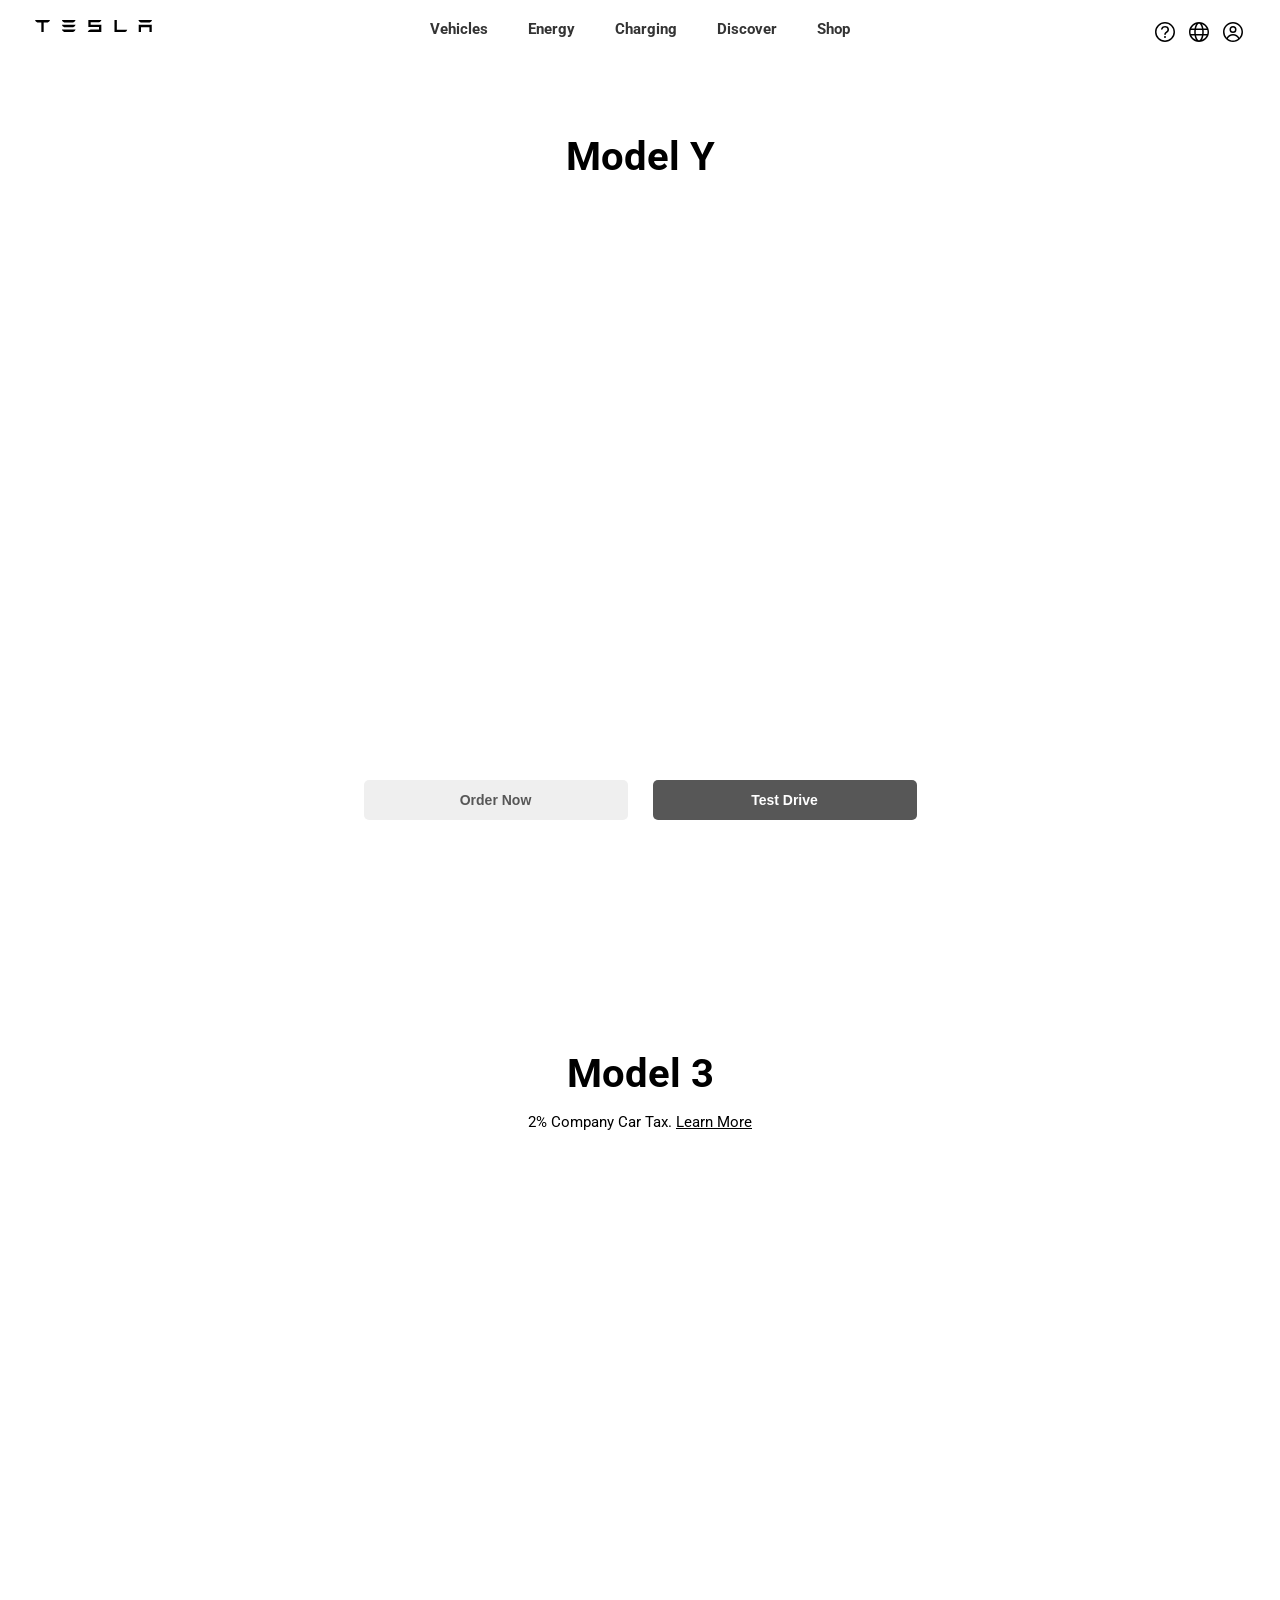
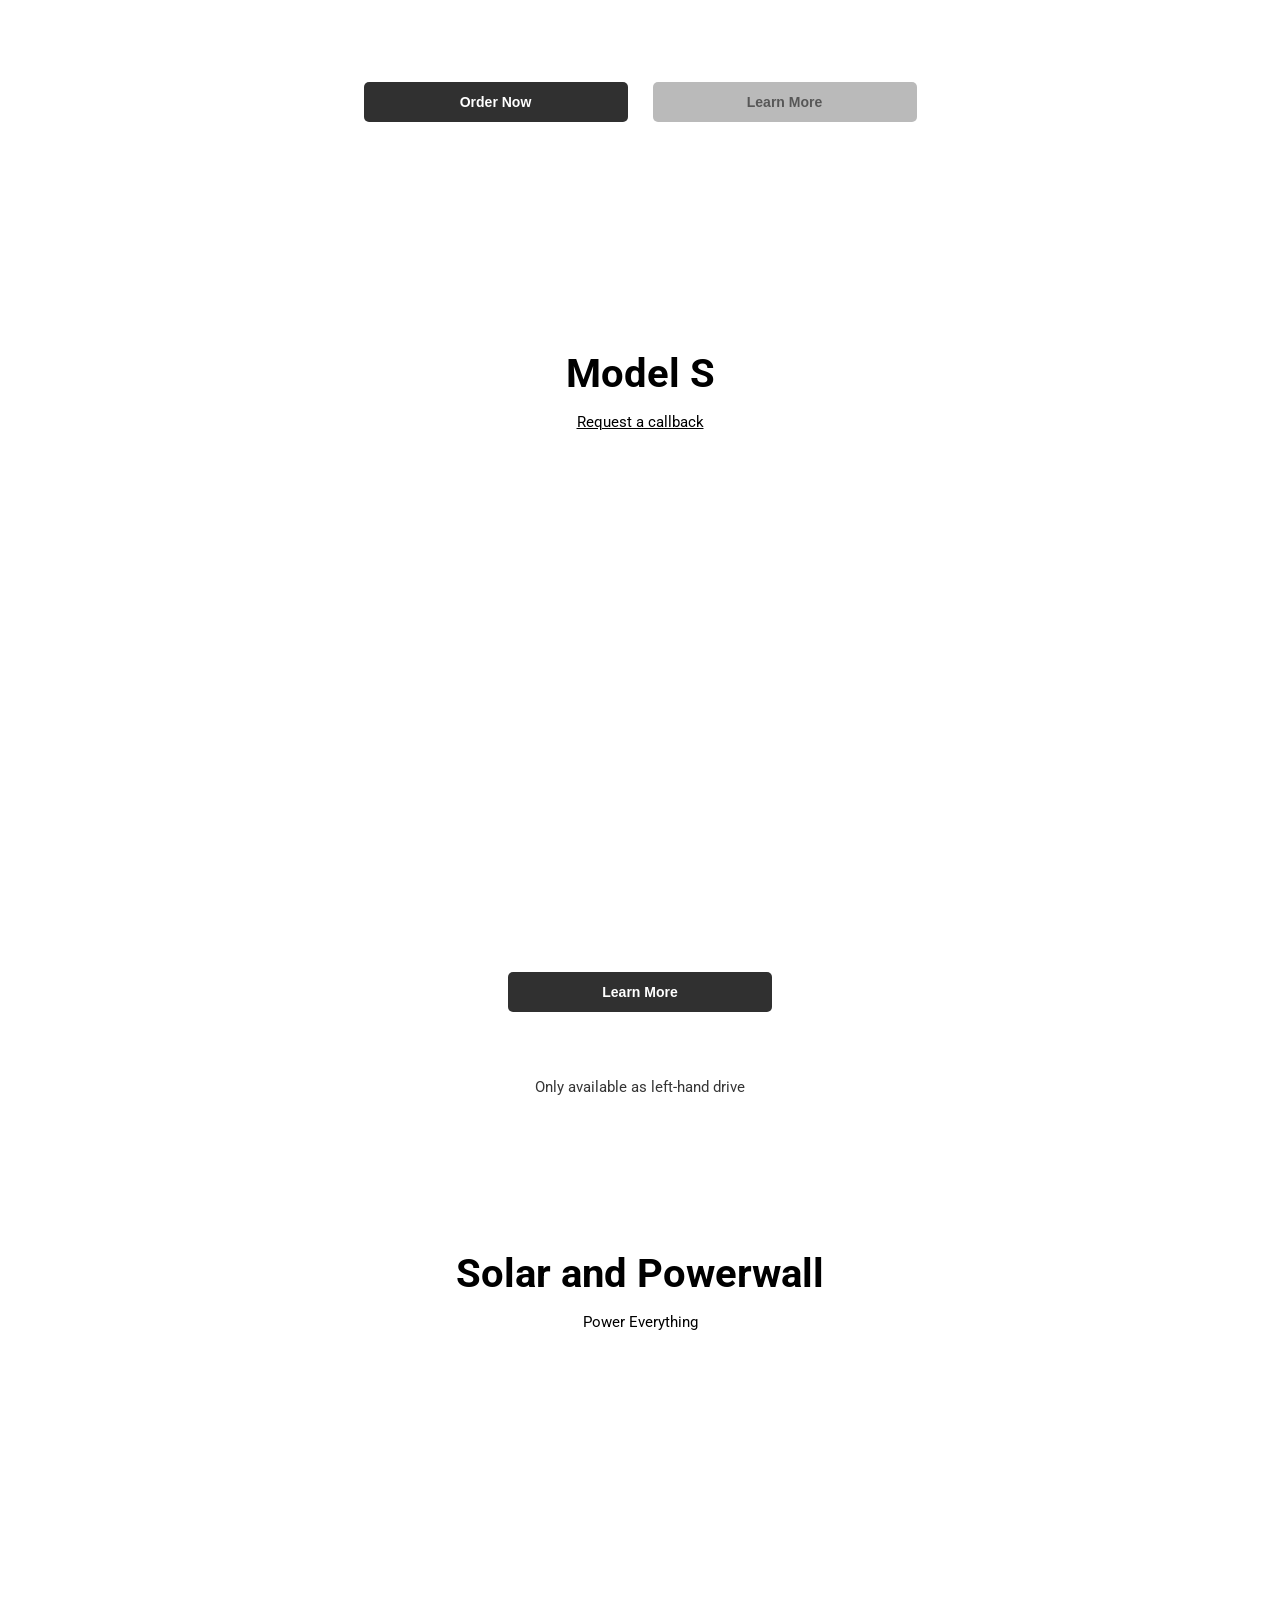
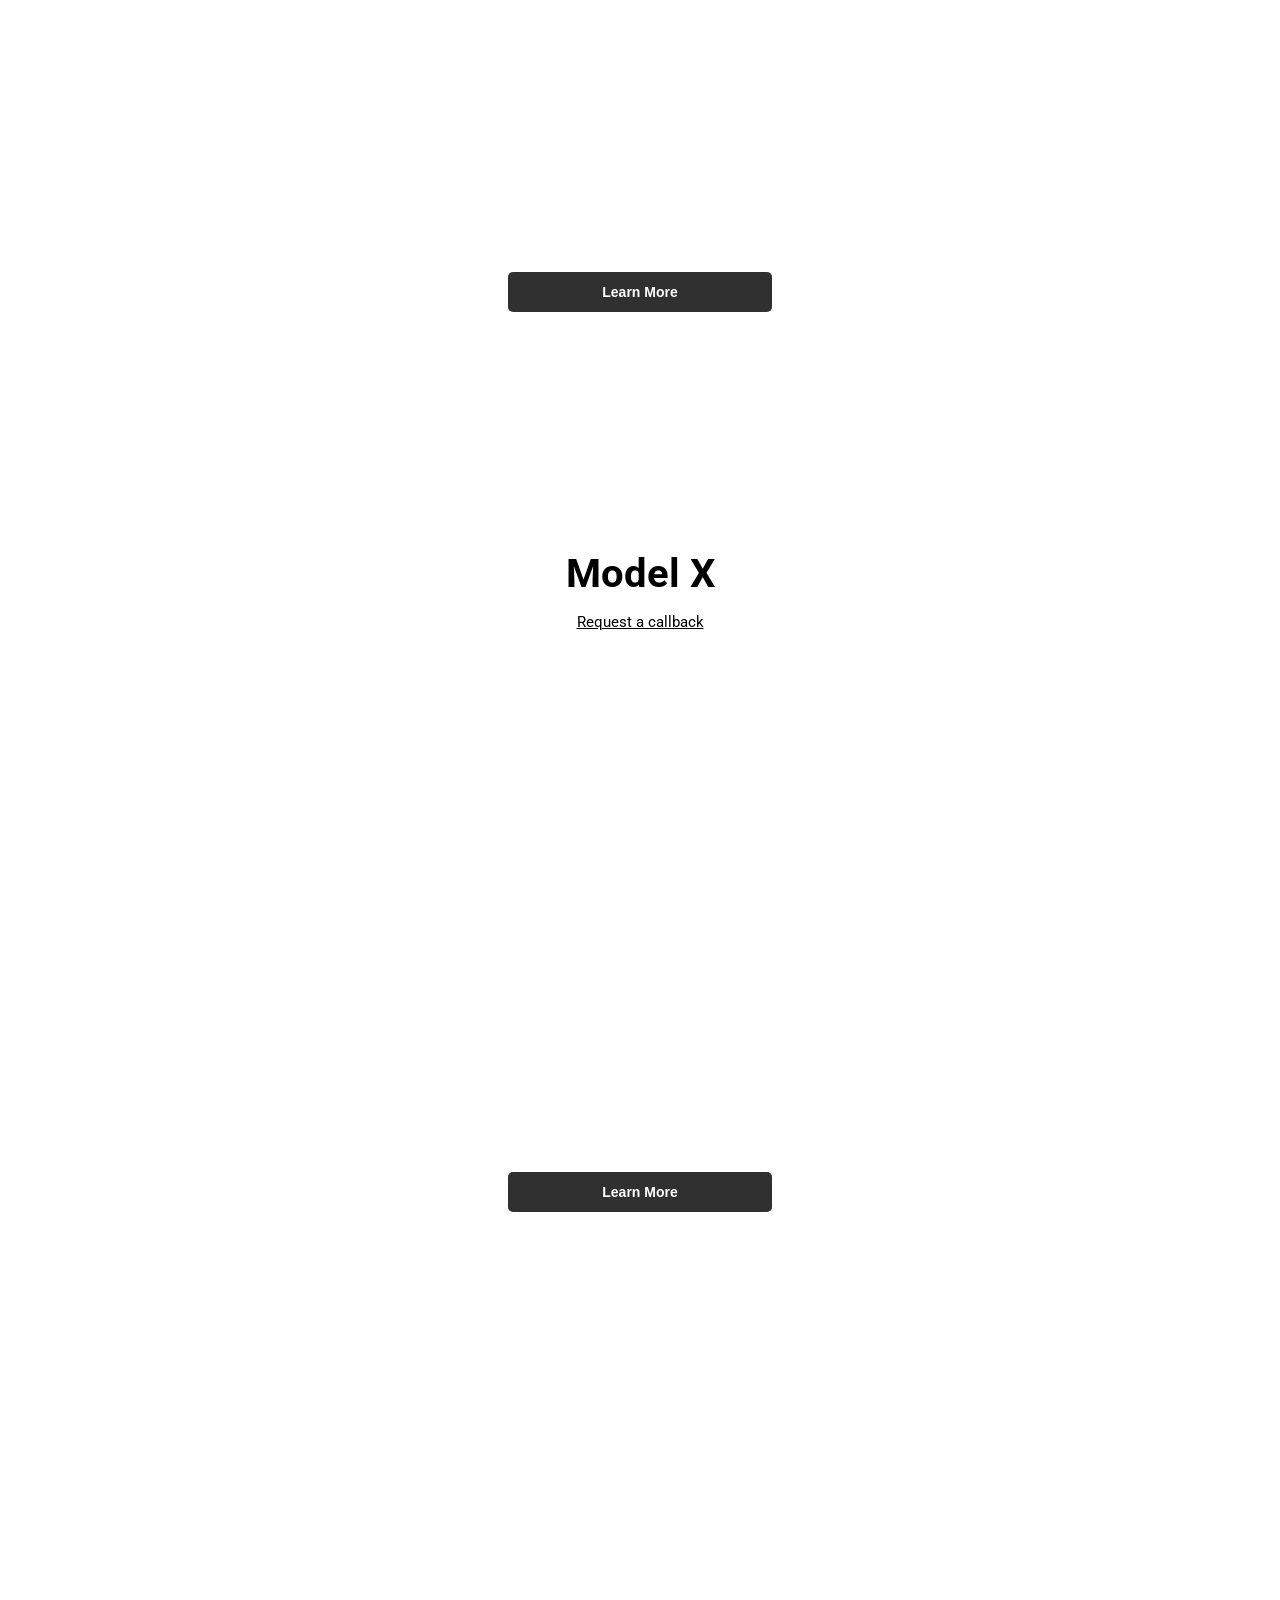
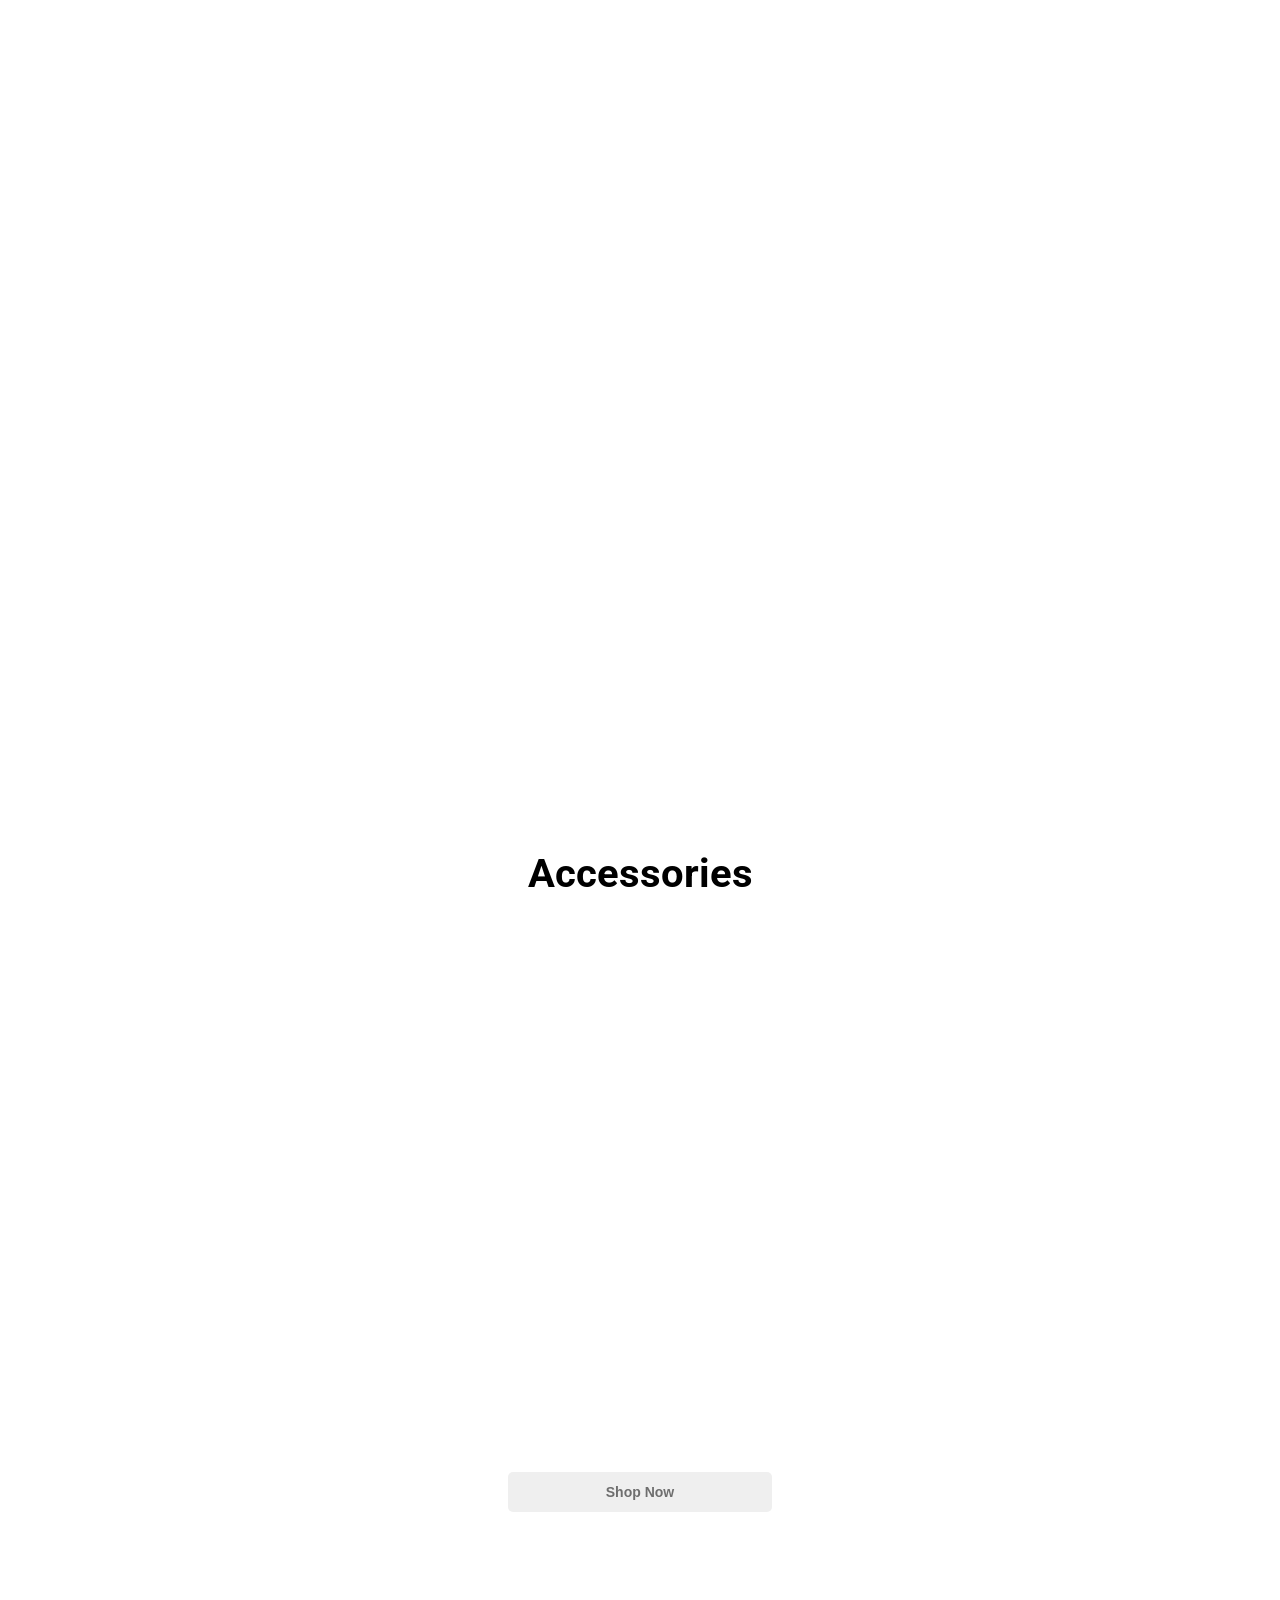
==== index.html @ 0cbdb63d "Have completed 7 sections of the Model Y page, down to Road Trip Examples." ====
<!DOCTYPE html>
    <html>
        <head>
            <title>Electric Cars, Solar & Clean Energy | Tesla United Kingdom</title>
            <link rel="stylesheet" href="index.css">
            <link rel="preconnect" href="https://fonts.googleapis.com">
            <link rel="preconnect" href="https://fonts.gstatic.com" crossorigin>
            <link href="https://fonts.googleapis.com/css2?family=Roboto:ital,wght@0,100;0,300;0,400;0,500;0,700;0,900;1,100;1,300;1,400;1,500;1,700;1,900&display=swap" rel="stylesheet">
        </head>
        <body>
            <!--Landing Page (Model Y)-->
            <div id="homeSection1" class="sections">
                    <nav>
                        <ul id="navItems">
                            <div id="logo">
                                <a href="index.html"><li>
                                    <svg viewBox="100 0 150 70" id="logoSvg" xmlns="http://www.w3.org/2000/svg"> 
                                        <path d="M0 .1a9.7 9.7 0 0 0 7 7h11l.5.1v27.6h6.8V7.3L26 7h11a9.8 9.8 0 0 0 7-7H0zm238.6 0h-6.8v34.8H263a9.7 9.7 0 0 0 6-6.8h-30.3V0zm-52.3 6.8c3.6-1 6.6-3.8 7.4-6.9l-38.1.1v20.6h31.1v7.2h-24.4a13.6 13.6 0 0 0-8.7 7h39.9v-21h-31.2v-7h24zm116.2 28h6.7v-14h24.6v14h6.7v-21h-38zM85.3 7h26a9.6 9.6 0 0 0 7.1-7H78.3a9.6 9.6 0 0 0 7 7zm0 13.8h26a9.6 9.6 0 0 0 7.1-7H78.3a9.6 9.6 0 0 0 7 7zm0 14.1h26a9.6 9.6 0 0 0 7.1-7H78.3a9.6 9.6 0 0 0 7 7zM308.5 7h26a9.6 9.6 0 0 0 7-7h-40a9.6 9.6 0 0 0 7 7z"></path>
                                    </svg>
                                </li></a>
                            </div>
                            <div id="info">
                                <!--Dropdown menu for Vehicles-->
                                <div class="dropdown" id="dropdownVehicles">
                                    <li class="dropBtn">Vehicles</li>
                                    <div class="dropdownContent" id="dropdownContVehicles">
                                        <div class="dropdownItemsCont">
                                            <div class="dropdownItems">                                            
                                                <a href="model3Choose.html"><img src="https://digitalassets.tesla.com/tesla-contents/image/upload/f_auto,q_auto/Mega-Menu-Vehicles-Model-3-Performance-RHD.png" alt=""></a>                                          
                                                <h2>Model 3</h2>
                                                <div class="itemLinks">
                                                    <p>Learn</p>
                                                    <p>Order</p>
                                                </div>
                                            </div>
                                            <div class="dropdownItems">
                                                <a href="modelY.html"><img src="https://digitalassets.tesla.com/tesla-contents/image/upload/f_auto,q_auto/Mega-Menu-Vehicles-Model-Y.png" alt=""></a>
                                                <h2>Model Y</h2>
                                                <div class="itemLinks">
                                                    <p>Learn</p>
                                                    <p>Order</p>
                                                </div>                                               
                                              </div>
                                            <div class="dropdownItems">
                                                <img src="https://digitalassets.tesla.com/tesla-contents/image/upload/f_auto,q_auto/Mega-Menu-Vehicles-Cybertruck-1x.png" alt="">
                                                <h2>Cybertruck</h2>
                                                <div class="itemLinks">
                                                    <p>Learn</p>
                                                </div>                                               
                                            </div>
                                            <div class="dropdownLine" id="dropdownLineVehicles"></div>
                                            <div>
                                                <ul class="dropdownLinks">
                                                    <li>Test Drive</li>
                                                    <li>Trade-in</li>
                                                    <li>Pre-Configured Vehicles</li>
                                                    <li>Certified Pre-Owned</li>
                                                    <li>Company Car</li>
                                                    <li>Model S</li>
                                                    <li>Model X</li>
                                                    <li>Roadster</li>
                                                    <li>Semi</li>
                                                </ul>
                                            </div>
                                        </div>
                                    </div>
                                  </div>
                                  <!--Dropdown menu for Energy-->
                                  <div class="dropdown" id="dropdownEnergy">
                                    <li class="dropBtn">Energy</li>
                                    <div class="dropdownContent" id="dropdownContEnergy">
                                        <div class="dropdownItemsCont">
                                            <div class="dropdownItems">                                            
                                                <img src="https://digitalassets.tesla.com/tesla-contents/image/upload/f_auto,q_auto/Mega-Menu-Energy-Powerwall-Global.png" alt="">                                          
                                                <h2>Powerwall</h2>
                                                <div class="itemLinks">
                                                    <p>Learn</p>
                                                </div>
                                            </div>
                                            <div class="dropdownItems">
                                                <img src="https://digitalassets.tesla.com/tesla-contents/image/upload/f_auto,q_auto/Mega-Menu-Energy-Megapack.png" alt="">
                                                <h2>Megapack</h2>
                                                <div class="itemLinks">
                                                    <p>Learn</p>
                                                </div>                                               
                                              </div>
                                            <div class="dropdownLine" id="dropdownLineEnergy"></div>
                                            <div>
                                                <ul class="dropdownLinks">
                                                    <li>Support</li>
                                                    <li>Partner with Tesla</li>
                                                    <li>Customer Stories</li>
                                                    <li>Utilities</li>
                                                    <li>Commercial</li>
                                                </ul>
                                            </div>
                                        </div>
                                    </div>
                                  </div>
                                  <!--Dropdown menu for Charging-->
                                  <div class="dropdown" id="dropdownCharging">
                                    <li class="dropBtn">Charging</li>
                                    <div class="dropdownContent" id="dropdownContCharging">
                                        <div class="dropdownItemsCont">
                                            <div class="dropdownItems">                                            
                                                <img src="https://digitalassets.tesla.com/tesla-contents/image/upload/f_auto,q_auto/Mega-Menu-Charging-Charging-Global.png" alt="">                                          
                                                <h2>Charging</h2>
                                                <div class="itemLinks">
                                                    <p>Learn</p>
                                                </div>
                                            </div>
                                            <div class="dropdownItems">
                                                <img src="https://digitalassets.tesla.com/tesla-contents/image/upload/f_auto,q_auto/Mega-Menu-Charging-Home-Charging-Global.png" alt="">
                                                <h2>Home Charging</h2>
                                                <div class="itemLinks">
                                                    <p>Learn</p>
                                                    <p>Shop</p>
                                                </div>                                               
                                              </div>
                                            <div class="dropdownItems">
                                                <img src="https://digitalassets.tesla.com/tesla-contents/image/upload/f_auto,q_auto/Mega-Menu-Charging-Supercharging-EMEA.png" alt="">
                                                <h2>Supercharging</h2>
                                                <div class="itemLinks">
                                                    <p>Learn</p>
                                                    <p>Find</p>
                                                </div>                                               
                                            </div>
                                            <div class="dropdownLine" id="dropdownLineEnergy"></div>
                                            <div>
                                                <ul class="dropdownLinks">
                                                    <li>Supercharger Voting</li>
                                                    <li>Host a Supercharger</li>
                                                    <li>Host Wall Connectors</li>
                                                </ul>
                                            </div>
                                        </div>
                                    </div>
                                  </div>
                                  <!--Dropdown menu for Discover-->
                                  <div class="dropdown" id="dropdownDiscover">
                                    <li class="dropBtn">Discover</li>
                                    <div class="dropdownContent" id="dropdownContDiscover">
                                        <div class="dropdownItemsCont">
                                            <div class="dropdownItems">
                                                <ul class="dropdownLinks">
                                                    <li class="dropdownDiscoverHeaders">Resources</li>
                                                    <li>Test Drives</li>
                                                    <li>Customer Stories</li>
                                                    <li>Events</li>
                                                    <li>Video Guides</li>
                                                </ul>                                            
                                            </div>
                                            <div class="dropdownItems">
                                                <ul class="dropdownLinks">
                                                    <li class="dropdownDiscoverHeaders">Location Services</li>
                                                    <li>Find Us</li>
                                                    <li>Find a Certified Installer</li>
                                                    <li>Find a Body Shop</li>
                                                </ul>
                                            </div>
                                            <div class="dropdownItems">
                                                <ul class="dropdownLinks">
                                                    <li class="dropdownDiscoverHeaders">Company</li>
                                                    <li>About</li>
                                                    <li>Careers</li>
                                                    <li>Investor Relations</li>
                                                </ul>
                                            </div>
                                        </div>
                                    </div>
                                  </div>
                                  <!--Dropdown menu for Shop-->
                                  <div class="dropdown" id="dropdownShop">
                                    <li class="dropBtn">Shop</li>
                                    <div class="dropdownContent" id="dropdownContShop">
                                        <div class="dropdownItemsCont">
                                            <div class="dropdownItems">                                            
                                                <img src="https://digitalassets.tesla.com/tesla-contents/image/upload/f_auto,q_auto/Mega-Menu-Shop-Charging.png" alt="">                                          
                                                <h2>Charging</h2>
                                            </div>
                                            <div class="dropdownItems">
                                                <img src="https://digitalassets.tesla.com/tesla-contents/image/upload/f_auto,q_auto/Mega-Menu-Shop-Vehicle-Accessories.png" alt="">
                                                <h2>Vehicle Accessories</h2>
                                            </div>
                                            <div class="dropdownItems">
                                                <img src="https://digitalassets.tesla.com/tesla-contents/image/upload/f_auto,q_auto/Mega-Menu-Shop-Apparel.png" alt="">
                                                <h2>Apparel</h2>
                                            </div>
                                            <div class="dropdownItems">
                                                <img src="https://digitalassets.tesla.com/tesla-contents/image/upload/f_auto,q_auto/Mega-Menu-Shop-Lifestyle.png" alt="">
                                                <h2>Lifestyle</h2>
                                            </div>
                                        </div>
                                    </div>
                                  </div>
                            </div>
                            <div id="icons">
                                <li>
                                    <svg class="icons" xmlns="http://www.w3.org/2000/svg">
                                        <path d="M12 20.5a8.5 8.5 0 1 1 0-17 8.5 8.5 0 0 1 0 17Zm0 1.5c5.523 0 10-4.477 10-10S17.523 2 12 2 2 6.477 2 12s4.477 10 10 10Zm0-6a1 1 0 1 0 0 2 1 1 0 0 0 0-2Zm.053-3.533a7.8 7.8 0 0 1 .92-.767 6.97 6.97 0 0 0 .746-.61 2.31 2.31 0 0 0 .468-.635c.126-.253.188-.548.188-.883 0-.374-.082-.723-.246-1.048-.158-.324-.415-.588-.771-.792-.356-.203-.81-.305-1.362-.305-.575 0-1.045.116-1.411.347a1.991 1.991 0 0 0-.788.89c-.06.134-.11.272-.148.413-.111.414-.445.767-.874.767-.428 0-.784-.35-.71-.772.07-.407.2-.79.386-1.15.301-.583.758-1.048 1.37-1.394C10.435 6.176 11.185 6 12.07 6c.93 0 1.687.181 2.273.544.59.358 1.014.803 1.271 1.337.257.533.386 1.07.386 1.608 0 .545-.085 1.012-.254 1.403-.17.385-.375.698-.616.94-.235.242-.55.514-.943.817-.312.247-.561.46-.747.635-.18.176-.33.385-.451.627-.05.099-.087.2-.113.302-.108.424-.422.787-.86.787-.437 0-.806-.356-.76-.79a2.948 2.948 0 0 1 .797-1.743Z"></path>
                                    </svg>
                                </li>
                                <li>
                                    <svg class="icons" xmlns="http://www.w3.org/2000/svg">
                                        <path d="M22 12c0 5.523-4.477 10-10 10S2 17.523 2 12 6.477 2 12 2s10 4.477 10 10ZM9.254 20.047a8.147 8.147 0 0 1-.768-1.378c-.404-.91-.722-1.985-.935-3.169h-3.3a8.526 8.526 0 0 0 5.003 4.547Zm.603-1.988c.336.757.718 1.324 1.103 1.69.382.364.732.501 1.04.501.308 0 .658-.137 1.04-.5.385-.367.767-.934 1.103-1.69.321-.723.588-1.59.78-2.56H9.076c.192.97.459 1.837.78 2.56ZM8.75 12c0 .691.036 1.36.103 2h6.294c.067-.64.103-1.309.103-2 0-.691-.036-1.36-.103-2H8.853c-.067.64-.103 1.309-.103 2Zm-1.405-2H3.737a8.522 8.522 0 0 0-.237 2c0 .689.082 1.359.237 2h3.608a20.75 20.75 0 0 1 0-4Zm1.732-1.5h5.845c-.19-.97-.458-1.837-.779-2.56-.336-.756-.718-1.323-1.103-1.69-.382-.363-.732-.5-1.04-.5-.308 0-.658.137-1.04.5-.385.367-.767.934-1.103 1.69-.321.723-.588 1.59-.78 2.56Zm7.577 1.5a20.728 20.728 0 0 1 0 4h3.61a8.52 8.52 0 0 0 .236-2 8.52 8.52 0 0 0-.237-2h-3.609Zm3.094-1.5a8.526 8.526 0 0 0-5.002-4.547c.287.408.543.873.768 1.378.404.91.722 1.985.935 3.169h3.3Zm-12.197 0c.213-1.184.531-2.26.935-3.169.225-.505.48-.97.768-1.378A8.526 8.526 0 0 0 4.252 8.5h3.3Zm7.963 10.169c-.225.505-.48.97-.768 1.378a8.526 8.526 0 0 0 5.002-4.547h-3.3c-.212 1.184-.53 2.26-.934 3.169Z"></path>
                                    </svg>
                                </li>
                                <li>
                                    <svg class="icons" xmlns="http://www.w3.org/2000/svg">
                                        <path d="M12 2C6.477 2 2 6.477 2 12s4.477 10 10 10 10-4.477 10-10S17.523 2 12 2zM6.858 18.752c.605-1.868 2.722-3.24 5.142-3.24 2.42 0 4.537 1.372 5.142 3.24C15.712 19.844 13.933 20.5 12 20.5s-3.712-.656-5.142-1.748zm11.469-1.095c-1.02-2.165-3.483-3.645-6.327-3.645s-5.307 1.48-6.327 3.645A8.456 8.456 0 0 1 3.5 12c0-4.687 3.813-8.5 8.5-8.5 4.687 0 8.5 3.813 8.5 8.5a8.456 8.456 0 0 1-2.173 5.657zM12 6a3.5 3.5 0 1 0 0 7 3.5 3.5 0 0 0 0-7zm0 5.5c-1.103 0-2-.897-2-2s.897-2 2-2 2 .897 2 2-.897 2-2 2z"></path>
                                    </svg>
                                </li>
                            </div>
                        </ul>
                    </nav>
                    <div class="headerandBtns">
                        <h1>Model Y</h1>
                        <div class="section1and2Btns">
                            <button id="orderBtn1">Order Now</button>
                            <button id="testBtn">Test Drive</button>
                        </div>
                    </div>                   
            </div>
            <!--Section 2 (Model 3)-->
            <div id="homeSection2" class="sections">
                <div id="section2Header">
                    <h1>Model 3</h1>
                    <p>2% Company Car Tax. <span id="section2InfoLink">Learn More</span></p>
                </div>
                <div id="section2Btns" class="section1and2Btns">
                    <button id="orderBtn2">Order Now</button>
                    <button id="learnBtn">Learn More</button>
                </div>
                <p id="testDrivePara">Schedule a Test Drive</p>
            </div>
            <!--Section 3 (Model S)-->
            <div id="homeSection3" class="sections">
                <div id="section3Header">
                    <h1>Model S</h1>
                    <p>Request a callback</p>
                </div>
                <button class="learnBtn2">Learn More</button>
                <p id="lefthdPara">Only available as left-hand drive</p>
            </div>
            <!--Section 4 (Solar and Powerwall)-->
            <div id="homeSection4" class="sections">
                <div id="section4Header">
                    <h1>Solar and Powerwall</h1>
                    <p>Power Everything</p>
                </div>
                <button class="learnBtn2">Learn More</button>
            </div>
            <!--Section 5 (Model X)-->
            <div id="homeSection5" class="sections">
                <div id="section5Header">
                    <h1>Model X</h1>
                    <p>Request a callback</p>
                </div>
                <button class="learnBtn2">Learn More</button>
                <p id="lefthdPara2">Only available as left-hand drive</p>
            </div>
            <!--Section 6 (Experience Tesla)-->
            <div id="homeSection6" class="sections">
                <video src="https://digitalassets.tesla.com/tesla-contents/video/upload/f_auto,q_auto/Homepage-Demo-Drive-Desktop-NA.mp4" autoplay muted loop></video>
                <div id="section6Content">
                    <div id="section6Header">
                        <h1>Experience Tesla</h1>
                        <p>Schedule a Test Drive Today</p>
                    </div>
                    <button id="testBtn2">Test Drive</button>
                </div>
            </div>
            <!--Section 7 (Accessories)-->
            <div id="homeSection7" class="sections">
                <h1>Accessories</h1>
                <button id="shopBtn">Shop Now</button>
            </div>
            <footer>

            </footer>
            <script type="text/javascript" src="http://code.jquery.com/jquery-3.7.1.min.js"></script>
            <script src="index.js"></script>
        </body>
    </html>
---- index.css ----
body {
    font-family: 'Roboto', sans-serif;
    margin: 0px;
    font-size: 15px;
}

p {
    line-height: 20px;
}

/*Landing Page (Model Y)*/

#navItems {
    display: flex;
    list-style-type: none;
    justify-content: space-between;
    padding-left: 0px;
    margin: 0px;
    color: rgb(52, 52, 52);
    font-weight: bold;
}

#logo, #info, #icons {
    display: flex;
    transition: 1s;
}

li {
    position: relative;
    z-index: 1;
    cursor: pointer;
}

#logo, #icons {
    width: 102px;
    padding-top: 20px;
    padding-left: 30px;
    padding-right: 30px;
    z-index: 1;
}

#icons li, #logo li {
    padding-left: 5px;
    padding-right: 5px;
}

#logoSvg {
    width: 120px;
    height: 24px;
    
}

.icons {
    width: 24px;
    height: 24px;
}

.sections {
    background-size: cover;
    background-position: 0px -125px;
    height: 100vh;
    text-align: center;
}

#homeSection1 {
    background-image: url(https://digitalassets.tesla.com/tesla-contents/image/upload/f_auto,q_auto/Homepage-Model-Y-Desktop-Global.png);
}

#homeSection1 h1 {
    padding-top: 75px;
}

h1 {
    padding-top: 150px;
    font-size: 40px;
    margin: 0px;
}

.section1and2Btns {
    margin-top: 600px;
    display: flex;
    justify-content: center;
    gap: 25px;
}

button {
    width: 264px;
    height: 40px;
    border-radius: 5px;
    border: none;
    font-weight: bold;
    font-size: 14px;
}

#orderBtn1 {
    color: rgb(87, 87, 87);
}

#testBtn {
    color: white;
    background-color: rgb(87, 87, 87);
}

/*Section 2 (Model 3)*/

#homeSection2 {
    background-image: url(https://digitalassets.tesla.com/tesla-contents/image/upload/f_auto,q_auto/Homepage-Model-3-Desktop-RHD-v2.jpg);
    
}

#section2InfoLink, #section3Header p, #section5Header p{
    text-decoration: underline;
}

#section2Btns {
    margin-top: 550px;
}

#orderBtn2 {
    color: white;
    background-color: rgb(48, 48, 48);
}

#learnBtn {
    color: rgb(87, 87, 87);
    background-color: rgb(186, 186, 186);
}

#testDrivePara {
    text-decoration: underline;
    color: white;
    padding-top: 20px;
}


/*Section 3 (Model S)*/

#homeSection3 {
    background-image: url(https://digitalassets.tesla.com/tesla-contents/image/upload/f_auto,q_auto:best/Model-S-homepage-desktop);
}

.learnBtn2 {
    color: white;
    background-color: rgb(48, 48, 48);
    margin-top: 525px;
}

#lefthdPara {
    padding-top: 50px;
    color: rgb(53, 53, 53);
}


/*Section 4 (Solar and Powerwall)*/

#homeSection4 {
    background-image: url(https://digitalassets.tesla.com/tesla-contents/image/upload/f_auto,q_auto/Desktop_SolarPanels.jpg);
    background-position: 0px -300px;
}

/*Section 5 (Model X)*/

#homeSection5 {
    background-image: url(https://digitalassets.tesla.com/tesla-contents/image/upload/f_auto,q_auto/Homepage-Model-X-Desktop.jpg);
}

#lefthdPara2 {
    color: white;
    padding-top: 50px;
}

/*Section 6 (Experience Tesla)*/

#homeSection6 {
    position: relative;
}

video {
    position: relative;
}

#section6Content {
    position: absolute;
    width: 100%;   
    top: 0px;
}

#section6Header {
    color: white;
}

#testBtn2 {
    background-color: transparent;
    border: solid;
    border-color: white;
    color: white;
    margin-top: 525px;
}

/*Section 7 (Accessories)*/

#homeSection7 {
    background-image: url(https://digitalassets.tesla.com/tesla-contents/image/upload/f_auto,q_auto/Homepage-Accessories-Desktop-EMEA.jpg);
    margin-top: 100px;
}

#shopBtn {
    margin-top: 575px;
    color: rgb(110, 110, 110);
}

/*Footer*/

footer {
    height: 75px;
    background-color: black;
    
}

/*Drop-down Menu*/
  
  /* Dropdown Content (Hidden by Default) */
.dropdownContent {
    display: none;
    justify-content: center;
    align-items: center;
    position: absolute;
    width: 100vw;
    height: 475px;
    left: 0px;
    top: 0px;
    background-color: white;
    box-shadow: 0px 8px 16px 0px rgba(0,0,0,0.2);
  }
  
  /* Links inside the dropdown */
.dropdownContent a {
    color: black;
    padding: 12px 16px;
    text-decoration: none;
  }
  
  /* Change the background color of the dropdown button when the dropdown content is shown */
.dropdown:hover .dropBtn {
    background-color: rgb(242, 242, 242);
}

.dropBtn {
    margin: 10px;
    padding: 10px;
    border-radius: 5px;
}

.dropdownItemsCont {
    display: flex;
    opacity: 0;
    transition: 1s;
}

.dropdownItems {
    padding: 20px;
}

.dropdownItems h2 {
    margin: 0px;
}

img {
    height: 125px;
    width: 225px;   
}

.itemLinks {
    display: flex;
    justify-content: center;
}

.itemLinks p {
    padding: 10px;
    margin: 0px;
    color: gray;
    text-decoration: underline;
    font-weight: normal;
}

.dropdownLinks {
    margin-top: 30px;
    margin-left: 50px;
}

.dropdownLinks li {
    padding: 7px;
    list-style-type: none;
    text-align: left;
    margin: 0px;
}

.dropdownLine {
    width: 2px;
    background-color: rgb(231, 231, 231);
    height: 300px;
    margin-left: 70px;
    margin-top: 20px;
}

#dropdownLineEnergy {
    height: 175px;
}

.dropdownDiscoverHeaders {
    color: gray;
    font-weight: normal;
}

/*------------------------------------------- Model 3 Choose Page -------------------------------------------*/

#m3Choose {
    background-image: url(https://digitalassets.tesla.com/tesla-contents/image/upload/f_auto,q_auto/Model-3-Choose-Standard-Desktop-RHD.png);
    transition: 0.75s;
}

#m3Choose .dropBtn {
    color: white;
    transition: 0.5s;
}

#m3Choose #logo, #m3Choose #icons {
    filter: invert(100%);
}

#m3ChooseHeaderandBtns {
    color: white;
    width: 100%;
    padding-left: 20%;
    margin-top: 150px;
    text-align: left;
}

#m3ChooseHeaderandBtns h1 {
    font-size: 55px;
    
}

#m3ChooseHeaderandBtns h2 {
    margin-top: 0px;
}

#m3ChooseHeaderandBtns button {
    margin: 7px;
    margin-left: 0px;
}

#performancePara {
    font-size: 14px;
    font-weight: bold;
    display: inline;
}

#m3ChooseBtns {
    width: 400px;
}

#m3ChooseOrderBtn {
    color: white;
    background-color: rgb(66, 94, 255);
}

#m3ChooseLearnBtn {
    color: white;
    background-color: rgb(38, 38, 38);
}

#downArrow {
    font-size: 20px;
    margin-right: 10px;
    display: inline;
}

#m3ChoosePerformanceCont {
    padding-top: 15px;
    cursor: pointer;
}

/*------------------------------------------- Model Y Page -------------------------------------------*/

/*Section 1*/

#modelYSection1 {
    background-image: url(https://digitalassets.tesla.com/tesla-contents/image/upload/f_auto,q_auto/New-Model-Y-Main-Hero-Desktop-LHD.jpg);
    box-shadow: inset 0px -650px 300px -500px black;
}

#modelYSection1 h1 {
    padding-top: 100px;
}

#mYOrderBtn {
    background-color: rgb(66, 94, 255);
    color: white;
    width: 235px;
    margin: 10px;
}

#mYTestBtn {
    background-color: transparent;
    border: solid;
    color: white;
    width: 235px;
    margin: 10px;
}

#mYInfoCont {
    display: flex;
    justify-content: center;
    color: white;
    margin-top: 525px;
}

#mYInfoCont div {
    padding: 30px;
    padding-bottom: 0px;
    width: 100px;
}

#mYInfoCont div h2 {
    margin: 0;
    font-size: 26px;
}

#mYInfoCont div p {
    font-size: 14px;
}

/*Section 2*/

#modelYSection2 {
    background-image: url(https://digitalassets.tesla.com/tesla-contents/image/upload/f_auto,q_auto/Model-Y-Safety-Desktop.jpg);
    position: relative;
    box-shadow: inset 0px -650px 300px -500px black;
}

#modelYSection2 div {
    position: absolute;
    bottom: 0px;
    color: white;
    margin-left: 20%;
    width: 40%;
    text-align: left;
}

#modelYSection2 div h2 {
    font-size: 30px;
}

#modelYSection2 div p {
    font-size: 16px;
}

/*Section 3*/

#modelYSection3 {
    background-color: black;
    color: white;
    height: 1500px;
}

#modelYSection3 video {
    max-width: 700px;
    max-height: 350px;
    width: auto;
    height: auto;
    padding: 25px;
    border-radius: 27px;
}

.mYDivCont {
    display: flex;
    align-items: center;
    justify-content: center;
    margin-left: 20%;
    margin-right: 20%;
    padding-top: 150px;
    height: 500px;
    text-align: left;
}

.mYDivCont img {
    max-width: 600px;
    max-height: 600px;
    width: auto;
    height: auto;
    border-radius: 10px;
}

.mYAccidentDiv {
    padding: 25px;
}

#mYunderline {
    text-decoration: underline;
}

#modelYSection3 h2 {
    font-size: 26px;
}

#modelYSection3 p {
    font-size: 16px;
}

#mYInfo p {
    display: none;
    margin-top: 10px;
    font-size: 14px;
}

#mYInfo h2 {
    cursor: pointer;
    transition: 1s;
    color: rgb(85, 85, 85);
    margin: 0px;
    font-size: 24px;
}

#mYInfo #head1, #mYInfo #para1 {
    color: white;
    display: block;
}

#mYInfo div {
    width: 400px;
    margin-right: 100px;
    padding: 3px;
}

#mYInfoHeadings div {
    height: 90px;
}

/*Section 4*/

#modelYSection4 {
    position: relative;
}

#modelYSection4 h2 {
    font-size: 28px;
}

#modelYSection4 div {
    position: absolute;
    bottom: 0px;
    color: white;
    text-align: left;
    width: 35%;
    margin-left: 20%;
    margin-top: 200px;
}

.underline {
    text-decoration: underline;
}

/*Section 5*/

#modelYSection5 img {
    max-width: 1100px;
    max-height: 1100px;
    width: auto;
    height: auto;
    border-radius: 10px;
    margin-top: 200px;
}

#modelYSection5 button {
    width: 13px;
    height: 13px;
    border-radius: 100px;
    margin: 3px;
    cursor: pointer;
}

#mYChargingInfo {
    display: flex;
    justify-content: center;
    margin-top: 30px;
}

#mYChargingInfo div {
    text-align: left;
    width: 30%;
}

#mYChargeBtn1 {
    background-color: black;
}

#mYChargeBtn2, #mYChargeBtn3 {
    background-color: lightgray;
}

#mYChargePara2 {
    margin-top: 100px;
    font-size: 12px;
    text-align: center;
}

/*Section 6*/

#modelYSection6 {
    background-image: url(https://digitalassets.tesla.com/tesla-contents/image/upload/f_auto,q_auto/Model-Y-Range-Desktop-RHD.jpg);
    box-shadow: inset 0px 650px 150px -500px white;
}

#modelYSection6 div {
    margin-top: 100px;
    text-align: left;
    width: 35%;
    margin-left: 20%;
}

/*Section 7*/

#modelYSection7 {
    background-color: black;
    box-shadow: 0 0 150px 150px black;
    display: flex;
    justify-content: center;
}

#tripImg {
    max-width: 1200px;
    max-height: 700px;
    width: auto;
    height: auto;
    border-radius: 5px;
    margin-top: 100px;
}

#mYTrips {
    display: flex;
    justify-content: center;
    gap: 20px;
    margin-top: 40px;
}

#mYTrips h2 {
    font-size: 26px;
}

#mYTripCont {
    width: 1110px;
}

#mYTrips div {
    border-top: solid 2px rgb(85, 85, 85);
    color: rgb(85, 85, 85);
    text-align: left;
    width: 100%;
    cursor: pointer;
    transition: 0.25s;
}

#mYTrips #mYTrip1 {
    color: white;
    border-top: solid 5px white;
}
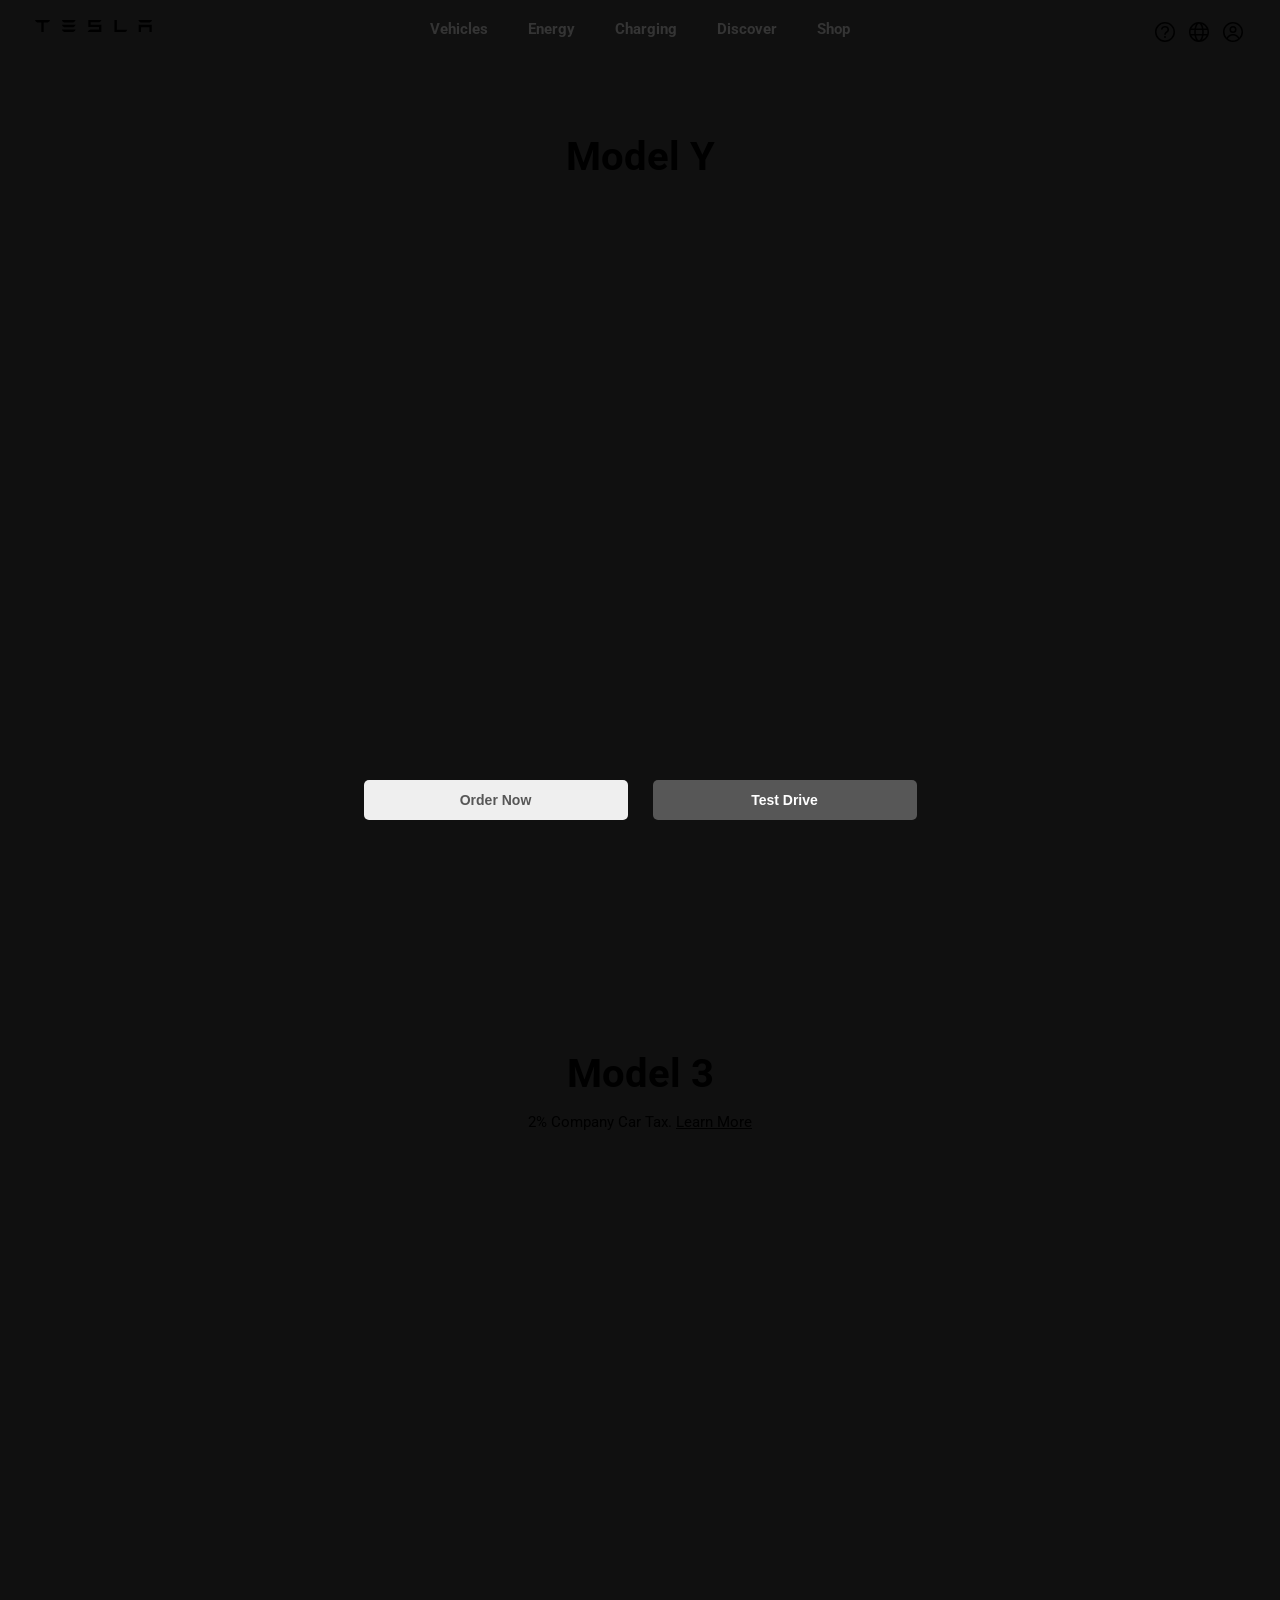
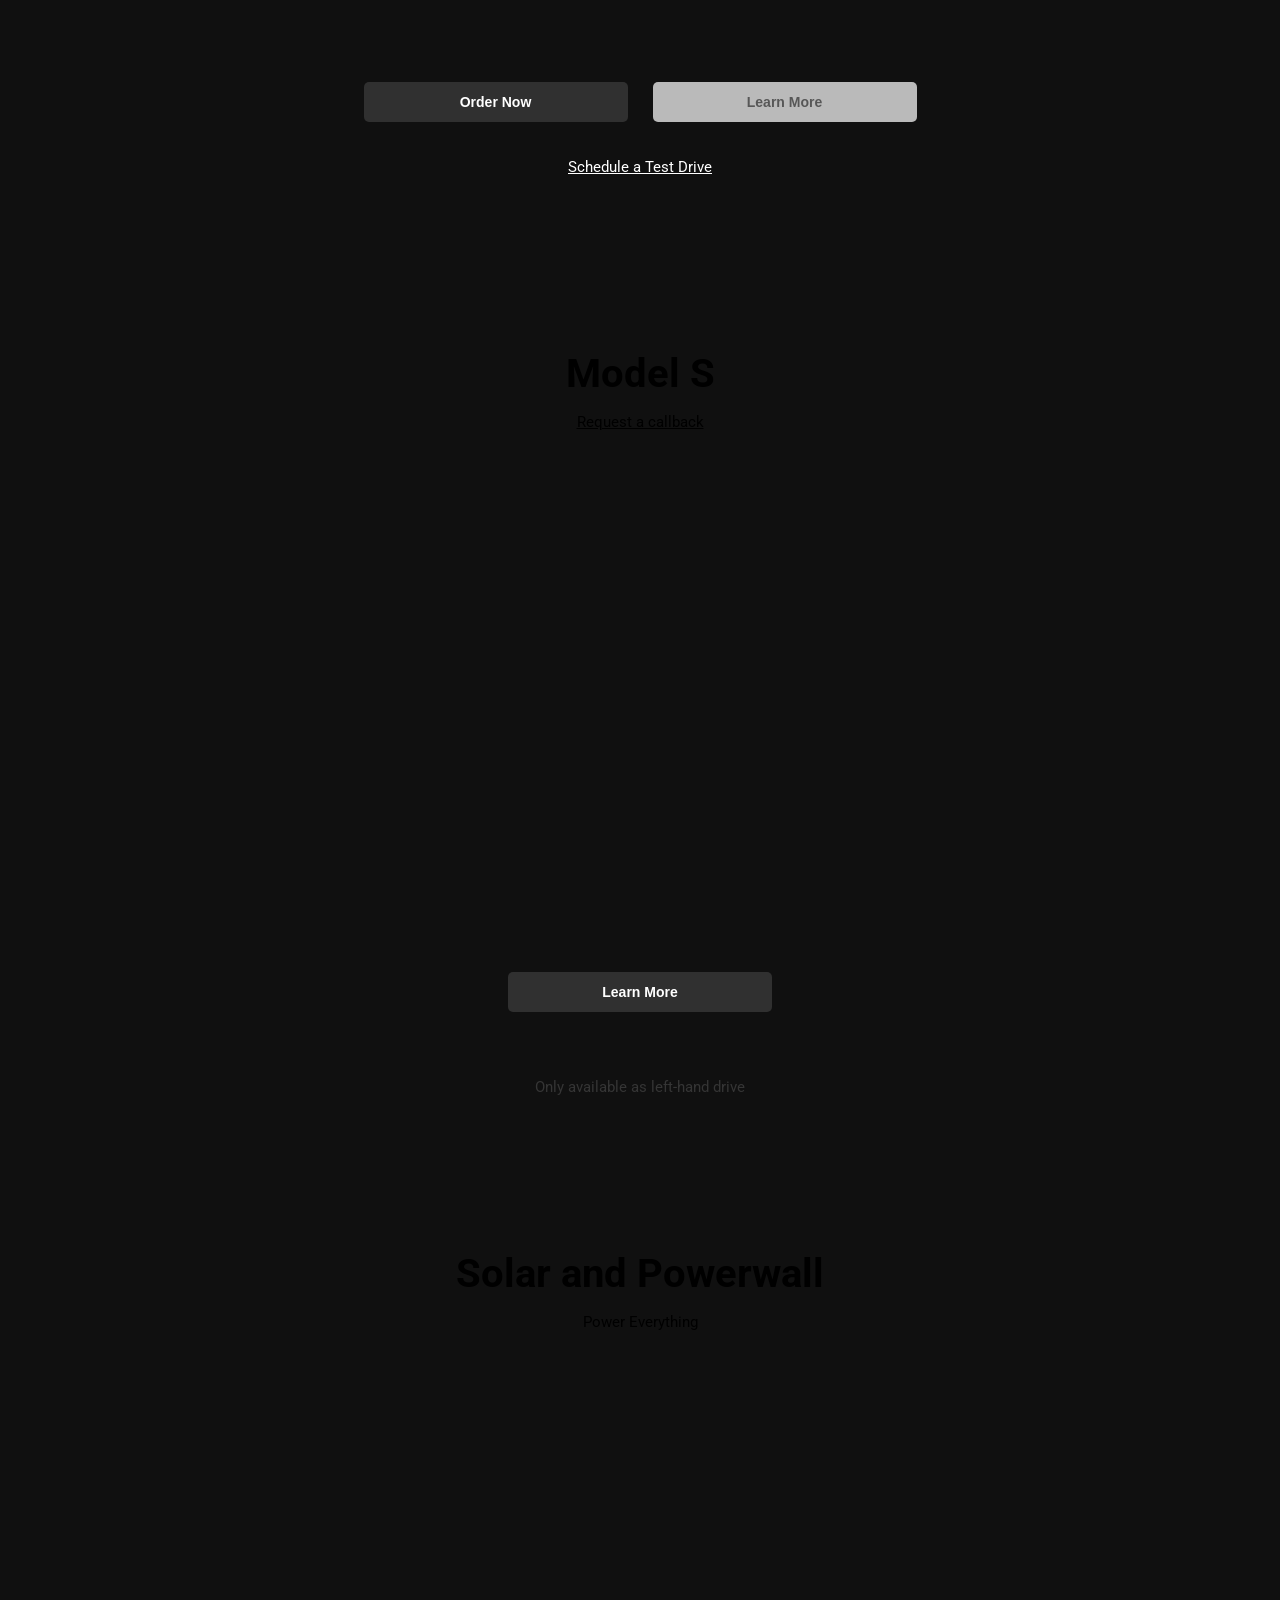
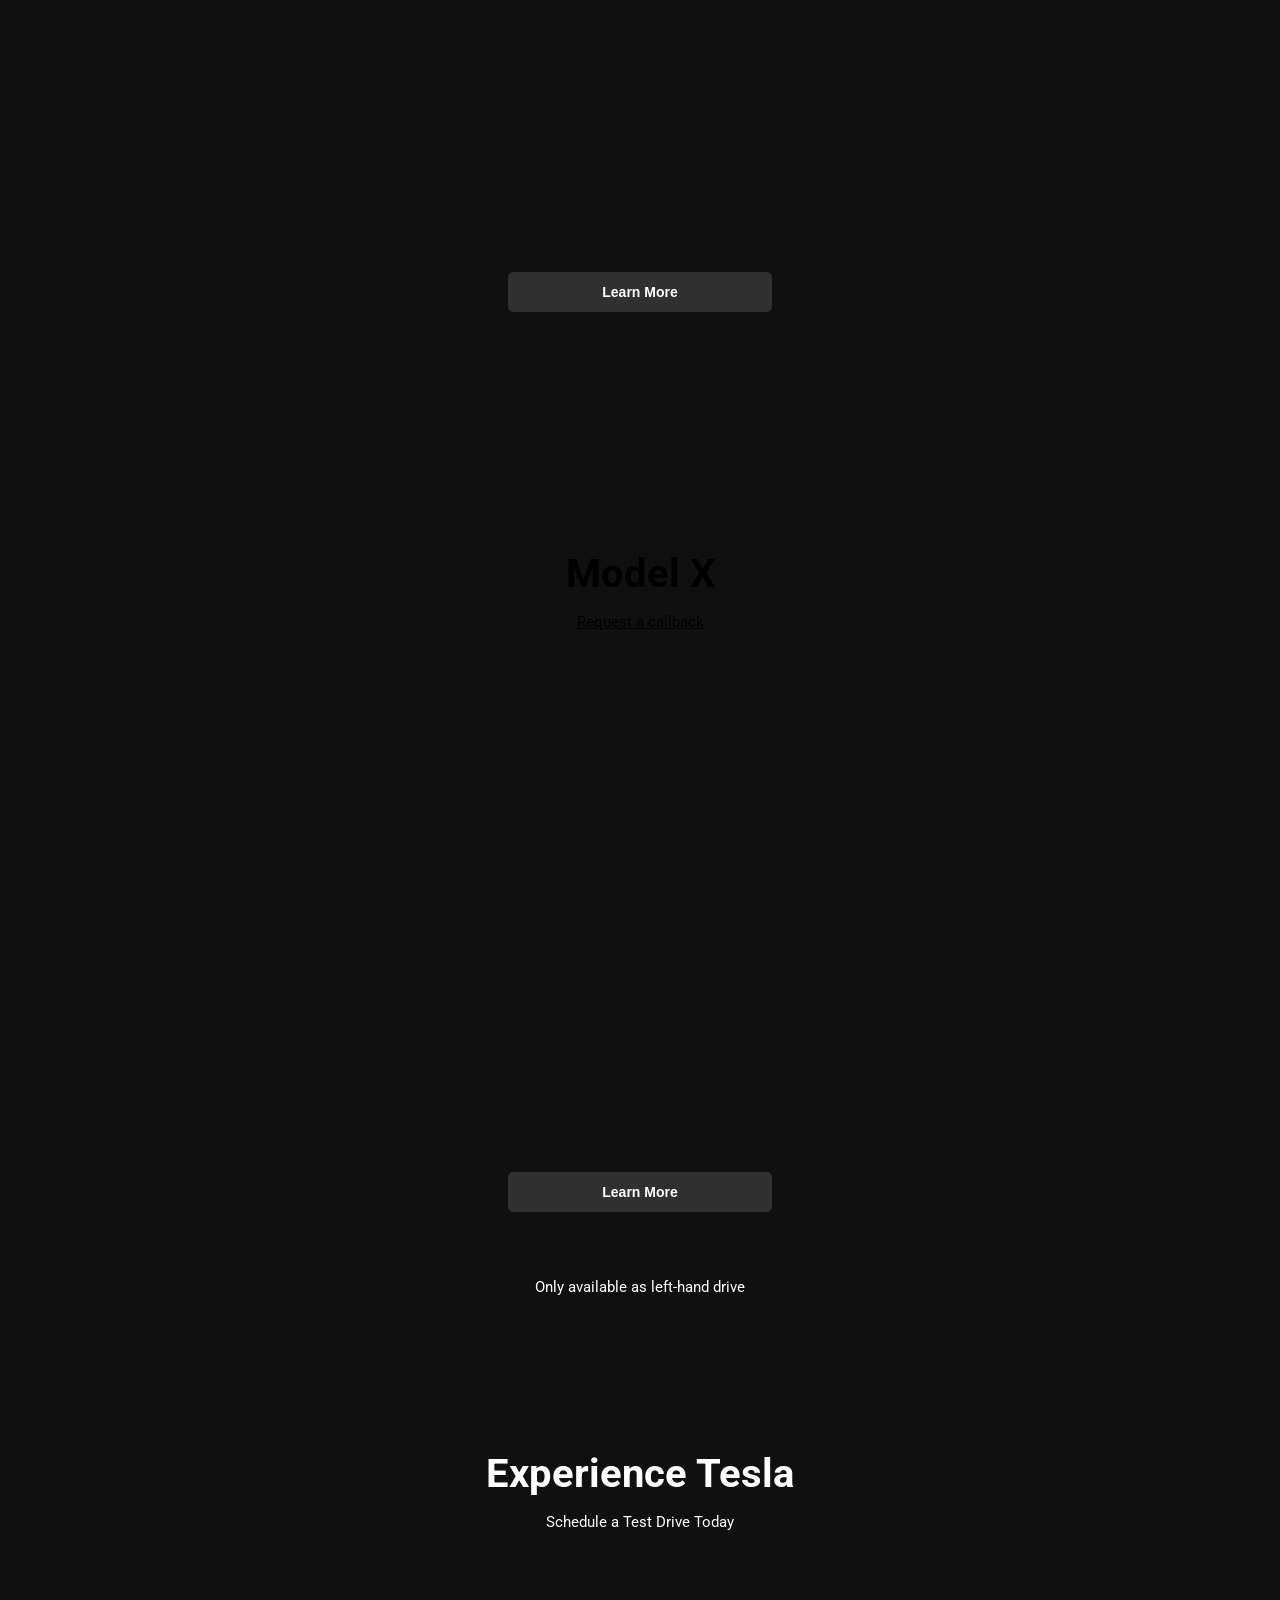
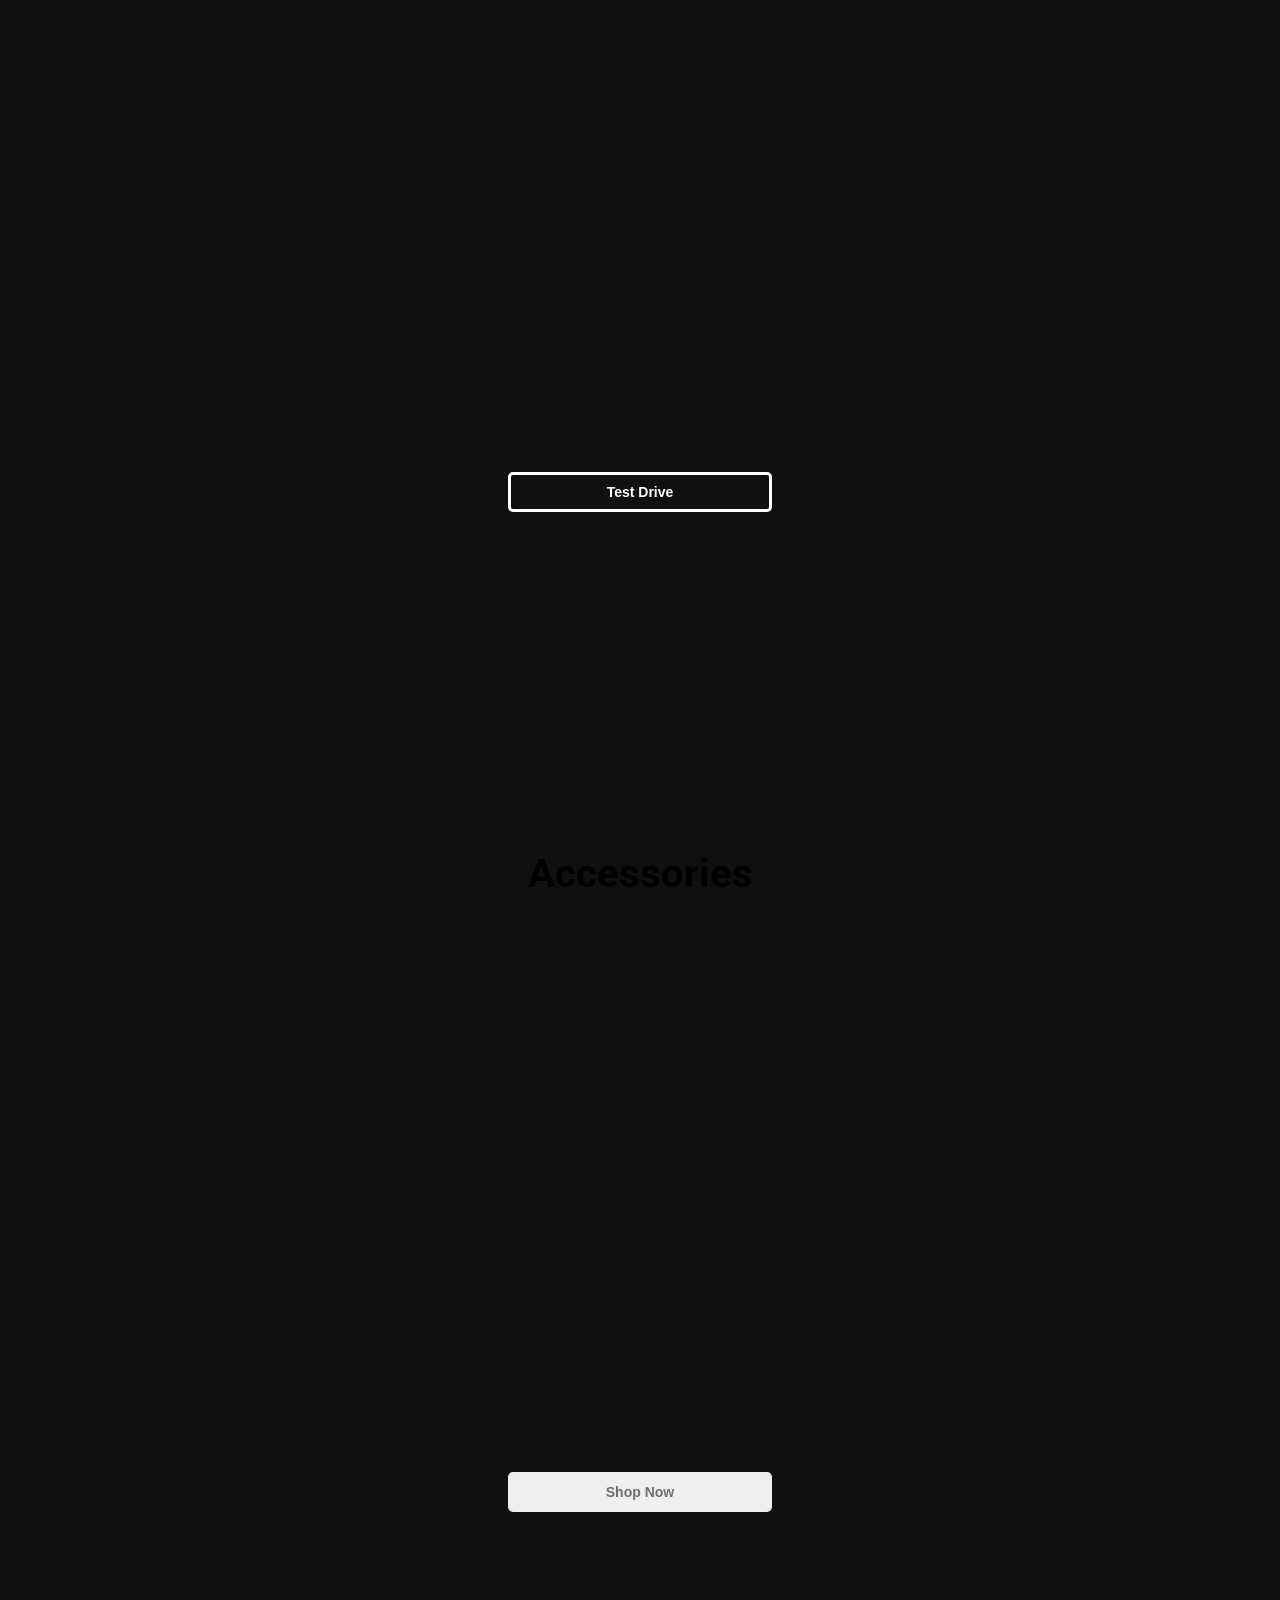
==== commit 369e9626: "Completed 5 sections of the Cybertruck page, down to 'beyond prepared'." ====
--- a/index.html
+++ b/index.html
@@ -42,7 +42,7 @@
                                                 </div>                                               
                                               </div>
                                             <div class="dropdownItems">
-                                                <img src="https://digitalassets.tesla.com/tesla-contents/image/upload/f_auto,q_auto/Mega-Menu-Vehicles-Cybertruck-1x.png" alt="">
+                                                <a href="cybertruck.html"><img src="https://digitalassets.tesla.com/tesla-contents/image/upload/f_auto,q_auto/Mega-Menu-Vehicles-Cybertruck-1x.png" alt=""></a>
                                                 <h2>Cybertruck</h2>
                                                 <div class="itemLinks">
                                                     <p>Learn</p>
@@ -213,7 +213,7 @@
                             </div>
                         </ul>
                     </nav>
-                    <div class="headerandBtns">
+                    <div class="headerAndBtns">
                         <h1>Model Y</h1>
                         <div class="section1and2Btns">
                             <button id="orderBtn1">Order Now</button>
--- a/index.css
+++ b/index.css
@@ -2,6 +2,7 @@
     font-family: 'Roboto', sans-serif;
     margin: 0px;
     font-size: 15px;
+    background-color: rgb(16, 16, 16);
 }
 
 p {
@@ -57,7 +58,7 @@
 
 .sections {
     background-size: cover;
-    background-position: 0px -125px;
+    background-position: 0px -100px;
     height: 100vh;
     text-align: center;
 }
@@ -664,4 +665,239 @@
 #mYTrips #mYTrip1 {
     color: white;
     border-top: solid 5px white;
-}+}
+
+
+
+/*------------------------------------------- Cybertruck Page -------------------------------------------*/
+
+/*Section 1*/
+
+.ctSection1 {
+    background-image: url(https://digitalassets.tesla.com/tesla-contents/image/upload/f_auto,q_auto/Cybertruck-Main-Hero-Hedgehog-Desktop.png) !important;
+}
+
+#ctChooseHeaderandBtns {
+    width: 100%;
+    height: 600px;
+}
+
+#ctChooseHeaderandBtns div {
+    width: 100%;
+    margin-top: 100px;
+}
+
+#ctChooseHeaderandBtns button {
+    background-color: rgb(17, 17, 17);
+    color: gray;
+    border-top: solid gray;
+    border-radius: 0px;
+    width: 200px;
+    margin-top: 525px;
+    height: 45px;
+}
+
+/*Section 2*/
+
+#ctSection2 {
+    background-image: url(https://digitalassets.tesla.com/tesla-contents/image/upload/f_auto,q_auto/Cybertruck-Second-Hero-Desktop.jpg);
+    background-position: 0px 0px;
+    height: 1250px;
+    display: flex;
+    justify-content: center;
+    align-items: end;
+}
+
+#ctSection2 div {
+    background-color: rgba(17, 17, 17, 0.5);
+    color: rgb(198, 198, 198);
+    margin: 25px;
+    padding: 10px;
+    text-align: left;
+    margin-bottom: 175px;
+}
+
+#ctSection2 div h2, #ctSection2 div h5 {
+    margin: 5px;
+}
+
+#ctSection2 div h2 {
+    font-size: 28px;
+}
+
+#ctInfo1 {
+    border-top: solid 1px white;
+    border-right: solid 1px white;
+}
+
+#ctInfo2 {
+    border-top: solid 1px white;
+}
+
+#ctInfo3 {
+    border-top: solid 1px white;
+    border-left: solid 1px white;
+}
+
+/*Section 3*/
+
+#ctSection3 {
+    display: flex;
+    justify-content: center;
+    box-shadow: 0 0 150px 150px rgb(16, 16, 16);
+}
+
+#ctBuiltForCont video {
+    max-width: 1300px;
+    max-height: 1000px;
+    width: auto;
+    height: auto;
+    margin-top: 100px;
+}
+
+#ctBuiltForCont {
+    margin-left: 20%;
+    margin-right: 20%;
+}
+
+#ctBuiltForInfo {
+    background-image: radial-gradient(rgb(44, 44, 44) 1px, transparent 0);
+    background-size: 20px 20px;
+    display: flex;
+    justify-content: center;
+    color: gray;
+    align-items: center;
+}
+
+#ctBuiltForInfo h3 {
+    width: 200px;
+    padding-top: 25px;
+}
+
+#ctBuiltForInfo h2 {
+    font-size: 28px;
+    width: 300px;
+    color: rgb(197, 197, 197);
+    padding-top: 25px;
+}
+
+#ctBuiltForInfo p {
+    font-size: 14px;
+    text-align: left;
+    margin-left: 25px;
+    margin-right: 25px;
+    padding-top: 25px;
+}
+
+#ctBuiltForInfo div {
+    background-color: gray;
+    width: 1px;
+    height: 40px;
+    margin-top: 25px;
+}
+
+#ctBuiltForCont button {
+    margin-top: 50px;
+    background-color: transparent;
+    color: gray;
+    width: 300px;
+    border: solid 1px rgb(55, 55, 55);
+    border-radius: 0px;
+}
+
+/*Section 4*/
+
+#ctSection4 {
+    height: 1200px;
+}
+
+.ctResistance {
+    display: flex;
+    justify-content: center;
+}
+
+.ctResistance video {
+    max-width: 1300px;
+    max-height: 700px;
+    width: auto;
+    height: auto;
+    margin-top: -100px;
+}
+
+#ctResistanceCont {
+    padding-top: 225px;
+}
+
+.ctResistance h2 {
+    margin-top: 50px;
+    margin-left: 50px;
+    font-size: 28px;
+    color: rgb(197, 197, 197);
+}
+
+.ctResistance p {
+    color: gray;
+    margin-left: 50px;
+    margin-right: 50px;
+    line-height: 25px;
+}
+
+#ctResistanceInfo1, #ctResistanceInfo2 {
+    width: 30%;
+}
+
+#ctResistanceInfo1 {
+    text-align: left;
+    margin-left: 50px;
+    background-image: radial-gradient(rgb(44, 44, 44) 1px, transparent 0);
+    background-size: 20px 20px;
+    box-shadow: inset 0px -700px 300px -500px rgb(16, 16, 16);
+}
+
+#ctResistanceInfo2 {
+    text-align: right;
+    width: 100%;
+    margin-bottom: 35px;
+    
+} 
+
+#ctResistanceInfo2 h2 {
+    margin-right: 50px;
+}
+
+#ctResistanceMerge {
+    margin-top: -50px;
+}
+
+#ctResistanceInfo2Cont {
+    width: 25%;
+    height: 500px;
+    background-image: radial-gradient(rgb(44, 44, 44) 1px, transparent 0);
+    background-size: 20px 20px;
+    display: flex;
+    align-items: end;
+    margin-right: 50px;
+    box-shadow: inset 0px 700px 300px -500px rgb(16, 16, 16);
+}
+
+.ctResistanceVidCont {
+    height: 500px;
+    width: 30%;
+    overflow: hidden;
+}
+
+/*Section5*/
+
+#ctSection5 {
+    display: flex;
+    justify-content: center;
+    padding-bottom: 250px;
+}
+
+#ctSection5 video {
+    margin-top: 250px;
+}
+
+
+
+
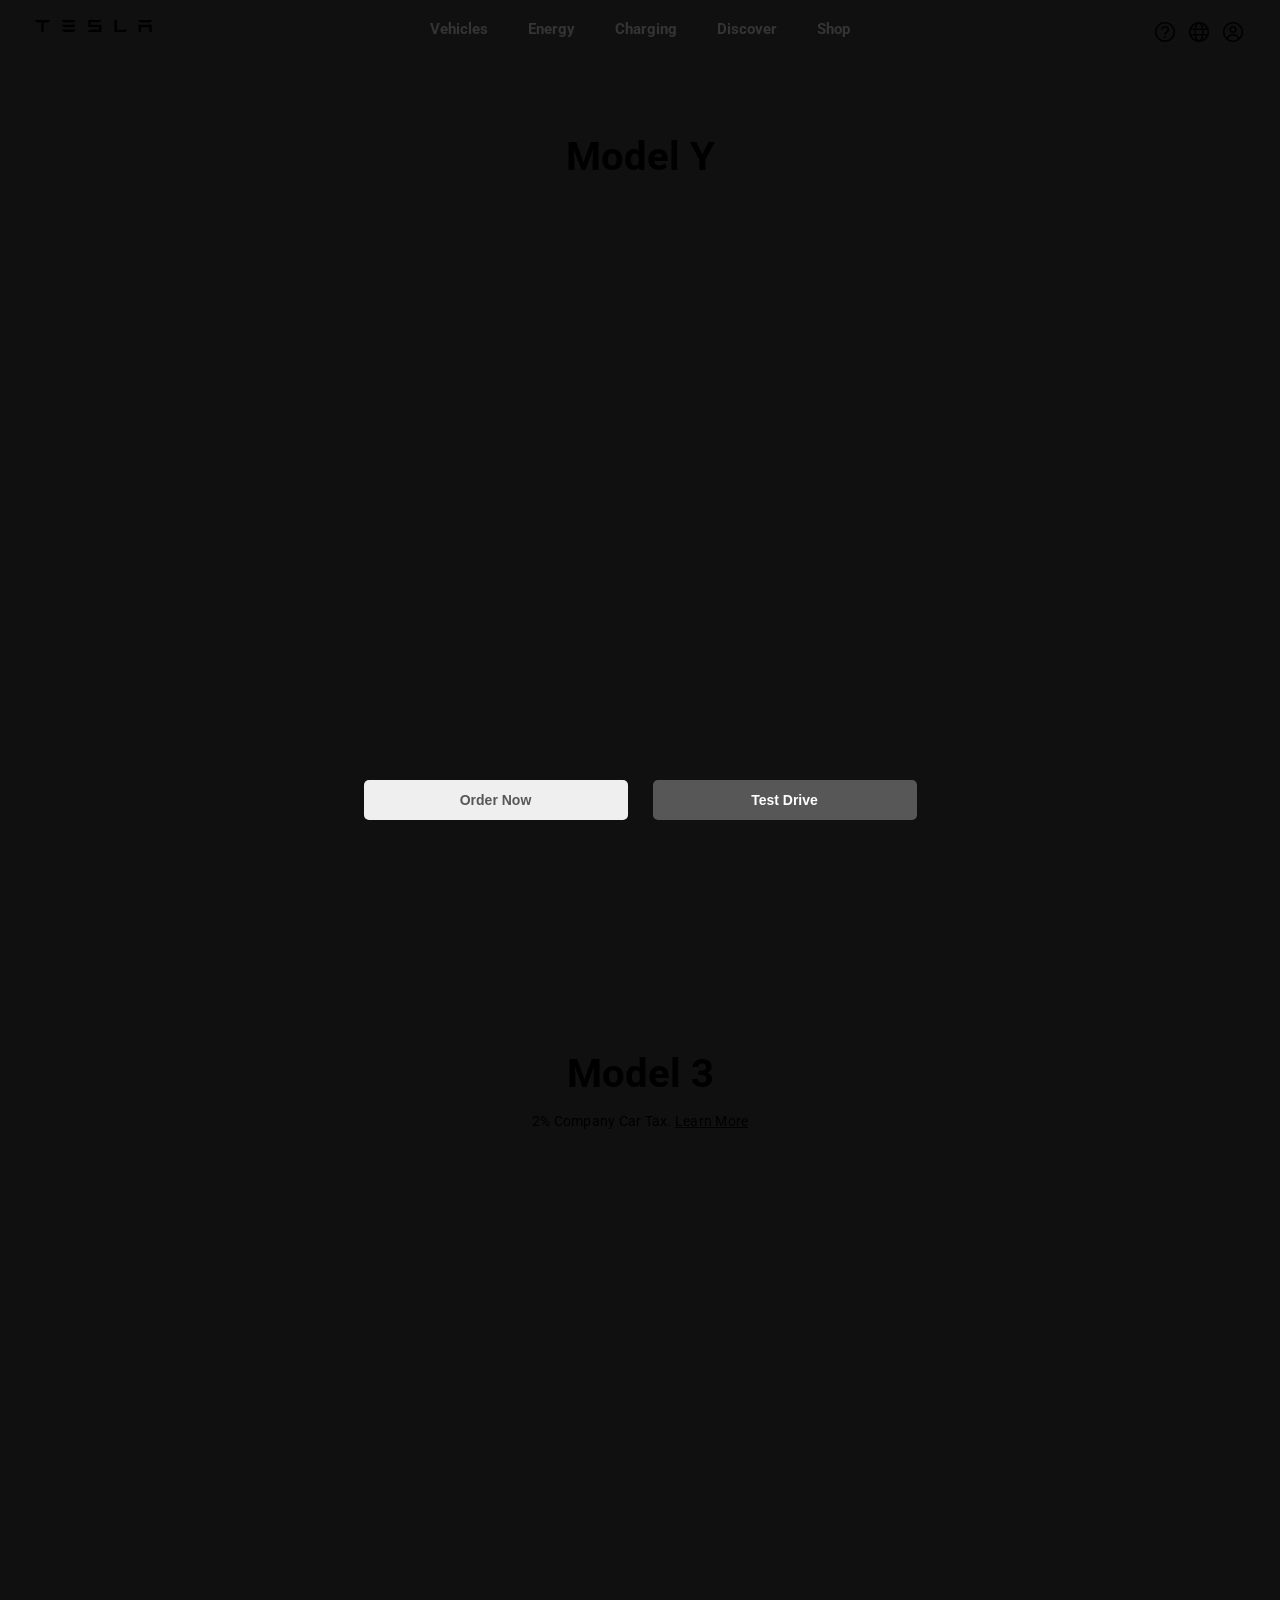
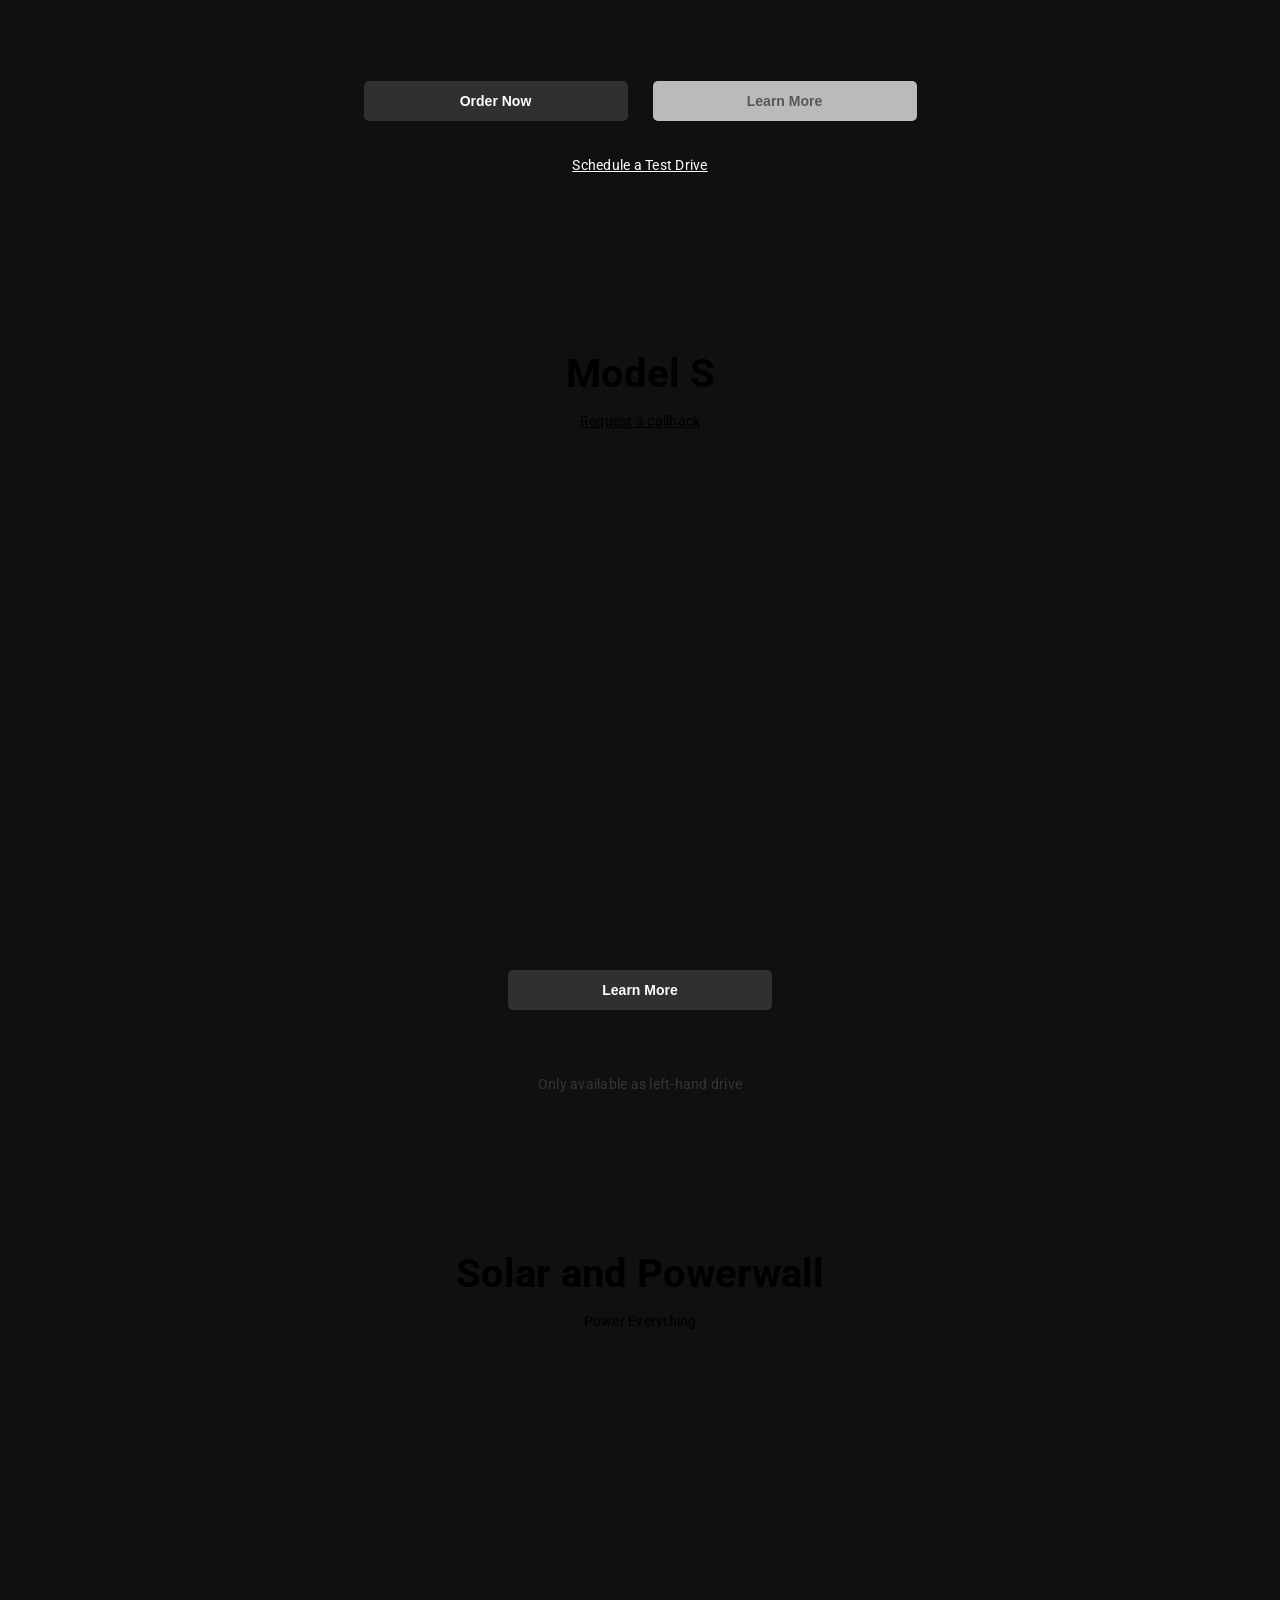
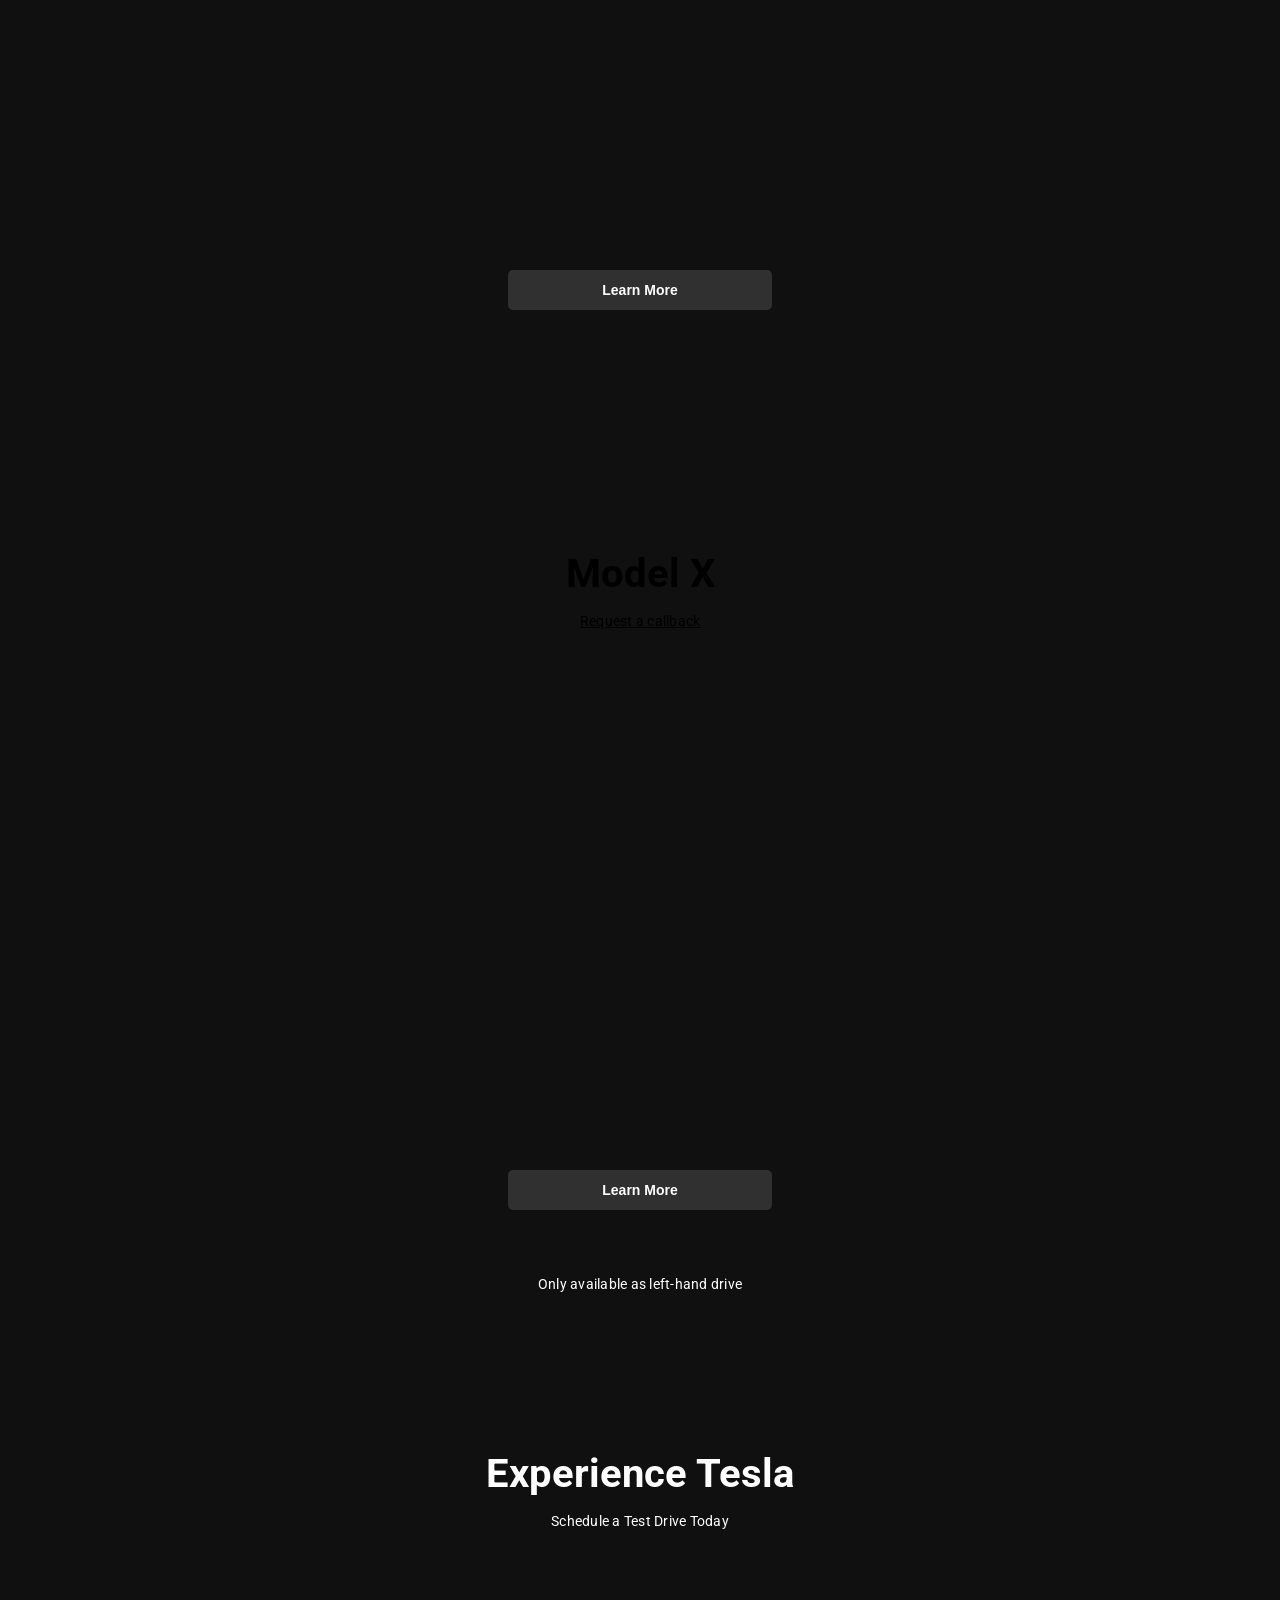
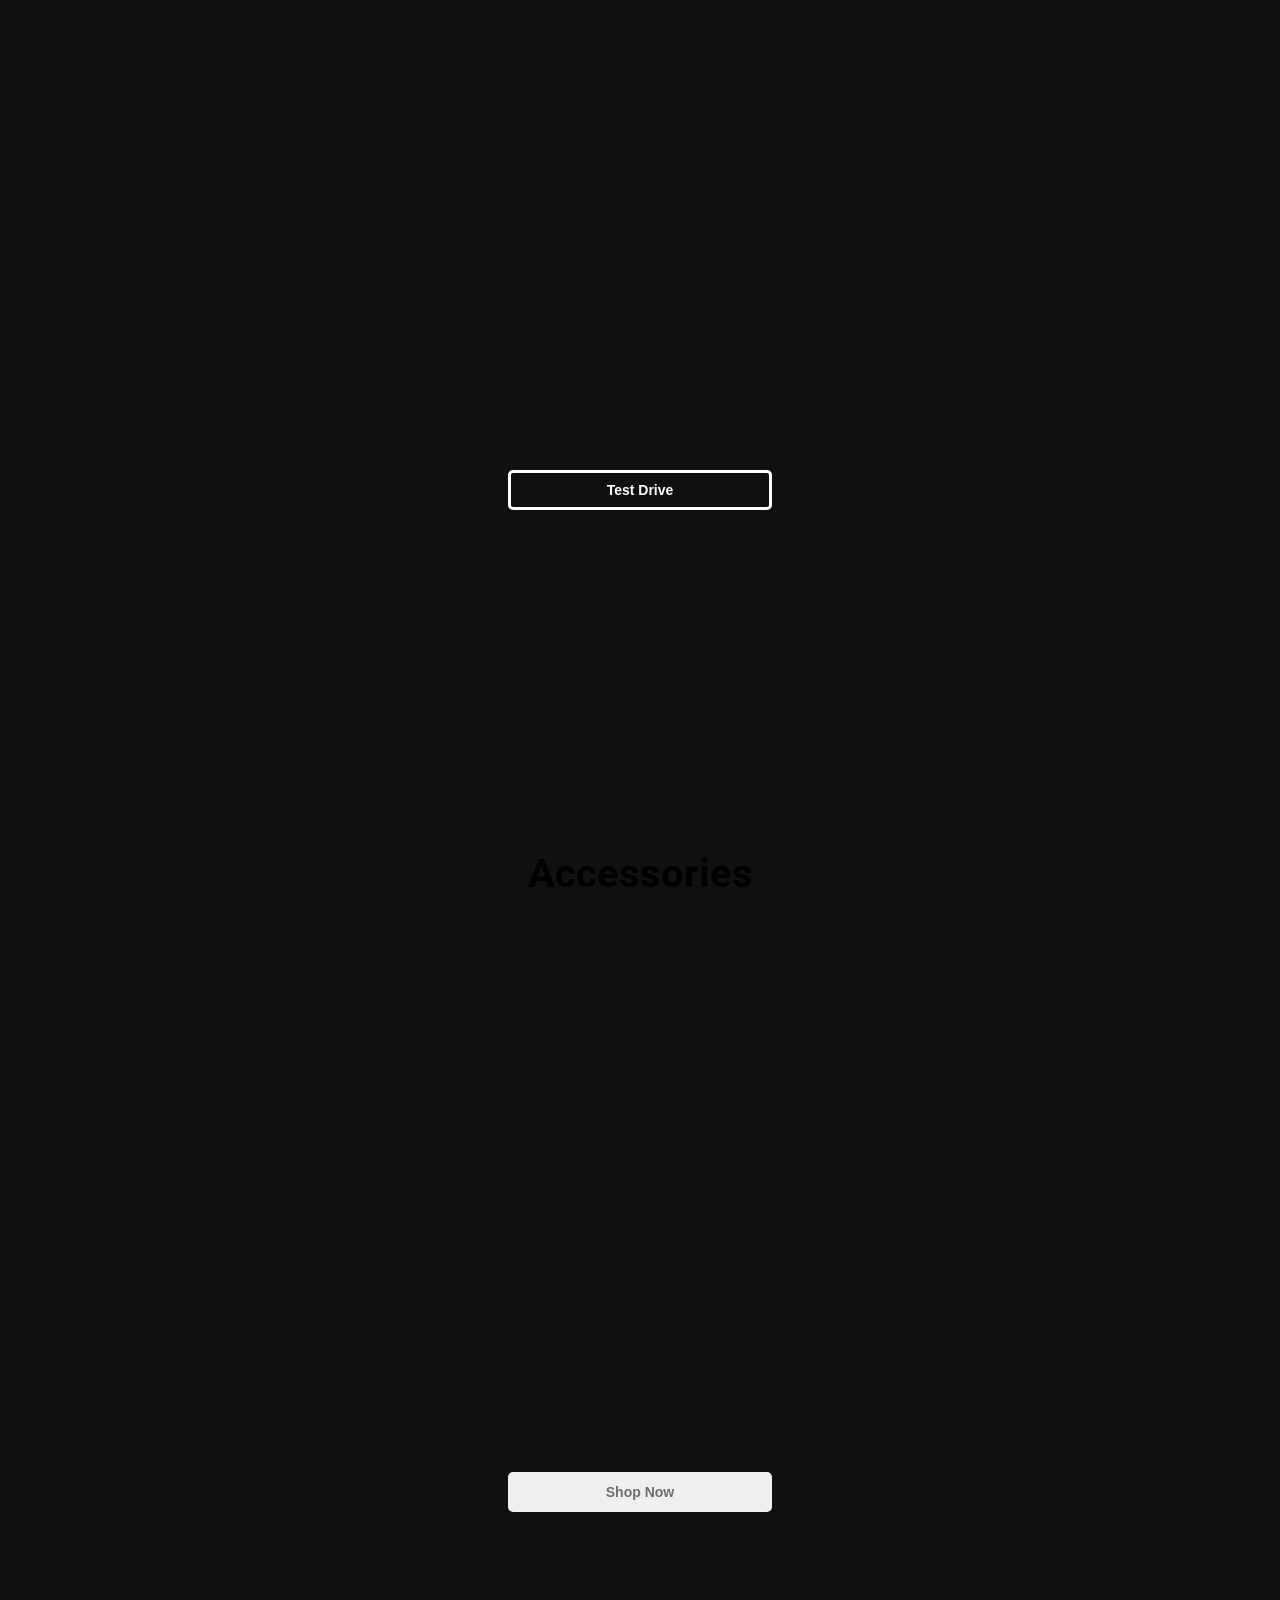
==== commit 627541bb: "Completed all sections of the charging page." ====
--- a/index.html
+++ b/index.html
@@ -71,14 +71,14 @@
                                     <div class="dropdownContent" id="dropdownContEnergy">
                                         <div class="dropdownItemsCont">
                                             <div class="dropdownItems">                                            
-                                                <img src="https://digitalassets.tesla.com/tesla-contents/image/upload/f_auto,q_auto/Mega-Menu-Energy-Powerwall-Global.png" alt="">                                          
+                                                <a href="powerwall.html"><img src="https://digitalassets.tesla.com/tesla-contents/image/upload/f_auto,q_auto/Mega-Menu-Energy-Powerwall-Global.png" alt=""></a>                                          
                                                 <h2>Powerwall</h2>
                                                 <div class="itemLinks">
                                                     <p>Learn</p>
                                                 </div>
                                             </div>
                                             <div class="dropdownItems">
-                                                <img src="https://digitalassets.tesla.com/tesla-contents/image/upload/f_auto,q_auto/Mega-Menu-Energy-Megapack.png" alt="">
+                                                <a href="megapack.html"><img src="https://digitalassets.tesla.com/tesla-contents/image/upload/f_auto,q_auto/Mega-Menu-Energy-Megapack.png" alt=""></a>
                                                 <h2>Megapack</h2>
                                                 <div class="itemLinks">
                                                     <p>Learn</p>
@@ -103,7 +103,7 @@
                                     <div class="dropdownContent" id="dropdownContCharging">
                                         <div class="dropdownItemsCont">
                                             <div class="dropdownItems">                                            
-                                                <img src="https://digitalassets.tesla.com/tesla-contents/image/upload/f_auto,q_auto/Mega-Menu-Charging-Charging-Global.png" alt="">                                          
+                                                <a href="charging.html"><img src="https://digitalassets.tesla.com/tesla-contents/image/upload/f_auto,q_auto/Mega-Menu-Charging-Charging-Global.png" alt=""></a>                                         
                                                 <h2>Charging</h2>
                                                 <div class="itemLinks">
                                                     <p>Learn</p>
--- a/index.css
+++ b/index.css
@@ -7,6 +7,8 @@
 
 p {
     line-height: 20px;
+    font-size: 14px;
+    letter-spacing: 0.25px;
 }
 
 /*Landing Page (Model Y)*/
@@ -75,6 +77,12 @@
     padding-top: 150px;
     font-size: 40px;
     margin: 0px;
+}
+
+h2 {
+    font-size: 26px;
+    margin-top: 20px;
+    margin-bottom: 20px;
 }
 
 .section1and2Btns {
@@ -425,7 +433,6 @@
 
 #mYInfoCont div h2 {
     margin: 0;
-    font-size: 26px;
 }
 
 #mYInfoCont div p {
@@ -447,10 +454,6 @@
     margin-left: 20%;
     width: 40%;
     text-align: left;
-}
-
-#modelYSection2 div h2 {
-    font-size: 30px;
 }
 
 #modelYSection2 div p {
@@ -501,10 +504,6 @@
     text-decoration: underline;
 }
 
-#modelYSection3 h2 {
-    font-size: 26px;
-}
-
 #modelYSection3 p {
     font-size: 16px;
 }
@@ -520,7 +519,6 @@
     transition: 1s;
     color: rgb(85, 85, 85);
     margin: 0px;
-    font-size: 24px;
 }
 
 #mYInfo #head1, #mYInfo #para1 {
@@ -535,17 +533,13 @@
 }
 
 #mYInfoHeadings div {
-    height: 90px;
+    padding: 20px;
 }
 
 /*Section 4*/
 
 #modelYSection4 {
     position: relative;
-}
-
-#modelYSection4 h2 {
-    font-size: 28px;
 }
 
 #modelYSection4 div {
@@ -563,6 +557,10 @@
 }
 
 /*Section 5*/
+
+#modelYSection5 {
+    background-color: white;
+}
 
 #modelYSection5 img {
     max-width: 1100px;
@@ -570,7 +568,7 @@
     width: auto;
     height: auto;
     border-radius: 10px;
-    margin-top: 200px;
+    margin-top: 250px;
 }
 
 #modelYSection5 button {
@@ -611,10 +609,12 @@
 #modelYSection6 {
     background-image: url(https://digitalassets.tesla.com/tesla-contents/image/upload/f_auto,q_auto/Model-Y-Range-Desktop-RHD.jpg);
     box-shadow: inset 0px 650px 150px -500px white;
+    background-position: 0px 0px;
+    height: 1200px;
 }
 
 #modelYSection6 div {
-    margin-top: 100px;
+    padding-top: 150px;
     text-align: left;
     width: 35%;
     margin-left: 20%;
@@ -624,7 +624,7 @@
 
 #modelYSection7 {
     background-color: black;
-    box-shadow: 0 0 150px 150px black;
+    box-shadow: 0 0 100px 125px black;
     display: flex;
     justify-content: center;
 }
@@ -645,10 +645,6 @@
     margin-top: 40px;
 }
 
-#mYTrips h2 {
-    font-size: 26px;
-}
-
 #mYTripCont {
     width: 1110px;
 }
@@ -677,17 +673,17 @@
     background-image: url(https://digitalassets.tesla.com/tesla-contents/image/upload/f_auto,q_auto/Cybertruck-Main-Hero-Hedgehog-Desktop.png) !important;
 }
 
-#ctChooseHeaderandBtns {
+#ctHeaderandBtns {
     width: 100%;
     height: 600px;
 }
 
-#ctChooseHeaderandBtns div {
+#ctHeaderandBtns div {
     width: 100%;
     margin-top: 100px;
 }
 
-#ctChooseHeaderandBtns button {
+#ctHeaderandBtns button {
     background-color: rgb(17, 17, 17);
     color: gray;
     border-top: solid gray;
@@ -721,10 +717,6 @@
     margin: 5px;
 }
 
-#ctSection2 div h2 {
-    font-size: 28px;
-}
-
 #ctInfo1 {
     border-top: solid 1px white;
     border-right: solid 1px white;
@@ -775,7 +767,6 @@
 }
 
 #ctBuiltForInfo h2 {
-    font-size: 28px;
     width: 300px;
     color: rgb(197, 197, 197);
     padding-top: 25px;
@@ -831,7 +822,6 @@
 .ctResistance h2 {
     margin-top: 50px;
     margin-left: 50px;
-    font-size: 28px;
     color: rgb(197, 197, 197);
 }
 
@@ -901,3 +891,536 @@
 
 
 
+/*------------------------------------------- Powerwall Page -------------------------------------------*/
+
+/*Section 1*/
+
+.pwSection1 {
+    background-image: url(https://digitalassets.tesla.com/tesla-contents/image/upload/f_auto,q_auto/Powerwall-Hero-Desktop-UK.jpg) !important;
+    color: white; 
+    box-shadow: inset 0px 550px 300px -500px rgb(16, 16, 16);
+}
+
+#pwHeaderandBtns {
+    width: 100%;
+    height: 600px;
+}
+
+#pwHeaderandBtns p {
+    margin-bottom: 625px;
+    font-weight: bold;
+}
+
+#pwHeaderandBtns h1 {
+    padding-top: 100px;
+}
+
+#getPwBtn {
+    color: rgb(58, 58, 58);
+    margin-right: 10px;
+}
+
+#getUpdatesBtn {
+    background-color: transparent;
+    color: white;
+    border: solid white;
+    margin-left: 10px;
+}
+
+/*Section2*/
+
+#pwSection2 {
+    box-shadow: 0 0 150px 100px black;
+    background-image: url(https://digitalassets.tesla.com/tesla-contents/image/upload/f_auto,q_auto/power-your-home-desktop.png);
+    display: flex;
+    justify-content: center;
+    height: 1200px;
+    background-position: 0px 0px;
+}
+
+#pwSection2 div {
+    width: 35%;
+    margin-top: 50px;
+}
+
+#pwSection2 p {
+    font-size: 14px;
+}
+
+#pwSection2 h2 {
+    margin-bottom: 25px;
+}
+
+/*Section3*/
+
+#pwSection3 {
+    background-color: black;
+    box-shadow: 0 0 150px 150px black;
+    display: flex;
+    justify-content: center;
+}
+
+#pwSection3 video {
+    width: 100%;
+    height: auto;
+    margin-top: -50px;
+    transition: 1s;
+}
+
+#pwEnergyCont {
+    height: 500px;
+    margin-top: 100px;
+    overflow: hidden;
+    border-radius: 5px;
+    transition: 1s;
+}
+
+/*Section4*/
+
+#pwSection4 {
+    background-image: url(https://digitalassets.tesla.com/tesla-contents/image/upload/f_auto,q_auto/storms-happen-desktop);
+    background-position: 0px 0px;
+    height: 1200px;
+    color: white;
+    display: flex;
+    align-items: end;
+}
+
+#pwSection4 div {
+    margin-left: 20%;
+    margin-bottom: 100px;
+    width: 40%;
+    text-align: left;
+}
+
+/*Section4*/
+
+#pwSection5 {
+    background-color: black;
+    color: white;
+}
+
+
+/*------------------------------------------- Megapack Page -------------------------------------------*/
+
+/*Section1*/
+
+#mpSection1 video {
+    z-index: -2;
+    margin-top: -75px;
+}
+
+#mpSection1 nav {
+    position: absolute;
+    width: 100%;
+}
+
+#mpHeader {
+    position: absolute;
+    top: 0px;
+    width: 100%;
+    text-align: center;
+    z-index: -1;
+}
+
+#mpHeaderInfo {
+    display: flex;
+    justify-content: center;
+    align-items: center;
+    padding-top: 400px;
+}
+
+#mpHeaderInfo div {
+    margin: 35px;
+}
+
+#mpHeaderInfo button {
+    background-color: transparent;
+    border: solid black;
+    width: 200px;
+}
+
+#mpHeaderInfo p {
+    margin-top: 5px;
+    margin-bottom: 5px;
+}
+
+#mpHeaderInfo h2 {
+    margin-top: 10px;
+    margin-bottom: 10px;
+}
+
+#mpHeaderInfoCont {
+    position: absolute;
+    bottom: 0px;
+    width: 100%;
+}
+
+/*Section2*/
+
+#mpSection2 {
+    background-color: white;
+}
+
+#mpSection2 img {
+    max-width: 700px;
+    max-height: 700px;
+    width: auto;
+    height: auto;
+    border-radius: 5px;
+    margin-right: 75px;
+}
+
+/*Section3*/
+
+#mpSection3 {
+    background-image: url(https://digitalassets.tesla.com/tesla-contents/image/upload/h_1800,w_2880,c_fit,f_auto,q_auto:best/Megapack_Outage_D);
+    display: flex;
+    justify-content: center;
+}
+
+#mpSection3 div {
+    width: 35%;
+}
+
+/*Section4*/
+
+#mpSection4 {
+    background-color: white;
+    height: 800px;
+}
+
+#mpInstallCont {
+    margin-left: 20%;
+    margin-right: 20%;
+    padding-top: 200px;
+    display: flex;
+    justify-content: center;
+    align-items: center;
+}
+
+#mpInstallCont div {
+    width: 30%;
+    text-align: left;
+}
+
+#mpSection4 video {
+    max-width: 700px;
+    max-height: 700px;
+    width: auto;
+    height: auto;
+    border-radius: 5px;
+    margin-left: 75px;
+}
+
+/*Section5*/
+
+#mpSection5 {
+    background-image: url(https://digitalassets.tesla.com/tesla-contents/image/upload/h_1800,w_2880,c_fit,f_auto,q_auto:best/Megapack_FullyIntegrated_D);
+}
+
+#mpSection5 div {
+    padding-top: 25px;
+    margin-left: 20%;
+    text-align: left;
+    width: 30%;
+}
+
+/*Section6*/
+
+#mpSection6 {
+    background-color: white;
+}
+
+#mpSection6 video {
+    max-width: 700px;
+    max-height: 700px;
+    width: auto;
+    height: auto;
+    border-radius: 5px;
+    margin-right: 75px;
+}
+
+
+
+/*------------------------------------------- Charging Page -------------------------------------------*/
+
+/*Section1*/
+
+.chargeSection1 {
+    color: white;
+    background-image: none !important;
+}
+
+.chargeSection1 nav {
+    position: absolute;
+    width: 100%;
+    z-index: 1;
+}
+
+.chargeSection1 video {
+    margin-top: -75px;
+}
+
+#chargeHeaderandBtns div {
+    position: absolute;
+    top: 0px;
+    width: 100%;
+    text-align: center;
+}
+
+#chargeHeaderandBtns button {
+    background-color: transparent;
+    border: solid white;
+    color: white;
+    margin-top: 600px;
+}
+
+/*Section2*/
+
+#chargeSection2 {
+    background-color: white;
+    height: 1800px;
+}
+
+#chargeSection2 p {
+    color: rgb(51, 51, 51);
+}
+
+#chargeSection2 h3 {
+    margin-top: 30px;
+}
+
+#chargeHeader {
+    padding-top: 125px;
+    display: flex;
+    justify-content: center;
+    margin-bottom: 50px;
+}
+
+#chargeHeader div {
+    width: 30%;
+}
+
+#chargeInfo {
+    display: flex;
+    justify-content: center;
+    margin-bottom: 50px;
+}
+
+#chargeInfo div {
+    margin: 15px;
+    text-align: left;
+    width: 20%;
+}
+
+#chargeInfo img {
+    max-width: 100%;
+    max-height: 350px;
+    width: auto;
+    height: auto;
+}
+
+#startChargedCont {
+    margin-left: 20%;
+    margin-right: 20%;
+}
+
+#startChargedCont img {
+    max-width: 100%;
+    max-height: 1200px;
+    width: auto;
+    height: auto;
+}
+
+#startCharged {
+    display: flex;
+    justify-content: space-between;
+    margin-top: 35px;
+    text-align: left;
+}
+
+#startCharged h2 {
+    margin-top: 0px;
+}
+
+#startCharged p {
+    width: 50%;
+    margin-top: 0px;
+}
+
+#startCharged button {
+    background-color: white;
+    border: solid black;
+    width: 200px;
+} 
+
+/*Section3*/
+
+#chargeSection3 {
+    background-image: url(https://digitalassets.tesla.com/tesla-contents/image/upload/f_auto,q_auto/Charging-Largest-Network-Desktop.jpg);
+    color: white;
+    text-align: left;
+    background-position: 0px 0px;
+    height: 1200px;
+}
+
+#freedomCont {
+    margin-left: 20%;
+    padding-top: 75px;
+}
+
+#chargeFindBtn {
+    color: white;
+    background-color: transparent;
+    border: solid white;
+    margin-right: 25px;
+    width: 200px;
+    margin-top: 5px;
+}
+
+#chargeLearnBtn {
+    color: white;
+    background-color: rgb(41, 41, 41);
+    margin-right: 25px;
+    width: 200px;
+    margin-top: 5px;
+}
+
+#freedomCont p {
+    width: 50%;
+}
+
+/*Section4*/
+
+#chargeSection4 {
+    background-color: white;
+}
+
+#chargeSection4 img {
+    max-width: 100%;
+    max-height: 1200px;
+    width: auto;
+    height: auto;
+}
+
+#chargeRouteCont {
+    display: flex;
+    justify-content: center;
+}
+
+#chargeRouteHeader {
+    padding-top: 50px;
+    text-align: left;
+}
+
+#chargeSection4 #pwEnergyCont {
+    margin-top: 56px;
+}
+
+#chargeSection4 #mYTrips {
+margin-top: 10px;
+}
+
+#mYTrips #chargeInfo1 {
+    color: black;
+    border-top: solid 5px black;
+}
+
+#mYTrips #chargeInfo2 {
+    color: rgb(188, 188, 188);
+}
+
+#mYTrips #chargeInfo3 {
+    color: rgb(188, 188, 188);
+}
+
+/*Section5*/
+
+#chargeSection5 {
+    background-image: url(https://digitalassets.tesla.com/tesla-contents/image/upload/f_auto,q_auto/Charging-Less-Than-Gas-Desktop-EMEA-APAC.jpg);
+    background-position: 0px 0px;
+    height: 1050px;
+}
+
+/*Section6*/
+
+#chargeSection6 {
+    background-color: white;
+    height: 850px;
+}
+
+#batteryCont {
+    margin-left: 20%;
+    margin-right: 20%;
+    padding-top: 50px;
+}
+
+#reduceCostInfo {
+    text-align: left;
+    margin-bottom: 70px;
+}
+
+#reduceCostInfo p {
+    width: 60%;
+}
+
+#reduceCostInfo button {
+    border: solid black;
+    background-color: white;
+    width: 200px;
+    margin-top: 20px;
+}
+
+#warrantyInfo h2 {
+    margin: 0px;
+}
+
+#warrantyInfo p {
+    margin-top: 5px;
+    width: 80%;
+}
+
+#warrantyInfo {
+    display: flex;
+    justify-content: center;
+    align-items: center;
+}
+
+#warrantyInfo img {
+    max-width: 50%;
+    max-height: 1000px;
+    width: auto;
+    height: auto;
+    margin-right: 100px;
+}
+
+#warrantyInfo div {
+    text-align: left;
+}
+
+/*Section7*/
+
+#chargeSection7 {
+    background-image: url(https://digitalassets.tesla.com/tesla-contents/image/upload/f_auto,q_auto/Charging-End-of-Page-Desktop.jpg);
+    height: 700px;
+}
+
+/*Section8*/
+
+#chargeSection8 {
+    padding-top: 50px;
+    height: 300px;
+    background-color: black;
+    box-shadow: 0 0 150px 150px black;
+    color: white;
+}
+
+#chargeSection8 button {
+    background-color: black;
+    border: solid white;
+    width: 200px;
+    color: white;
+    margin-top: 20px;
+}
+
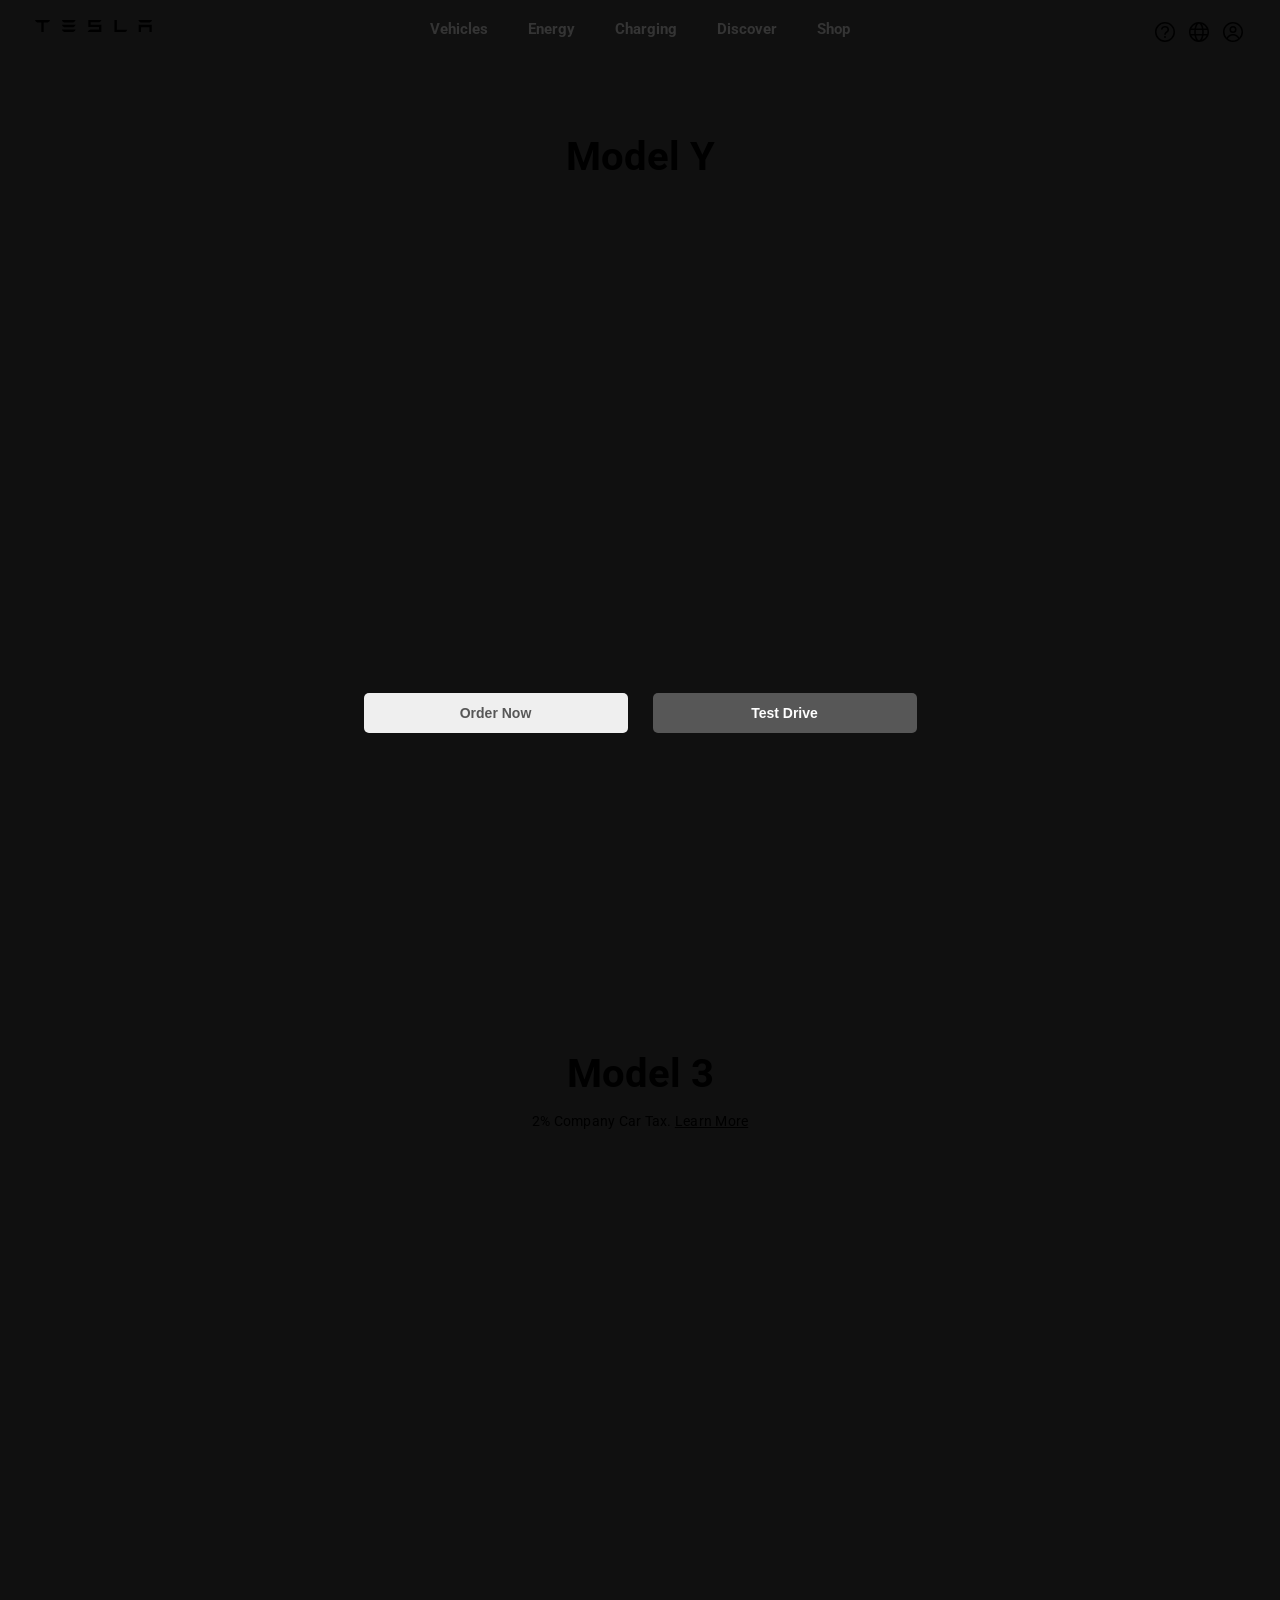
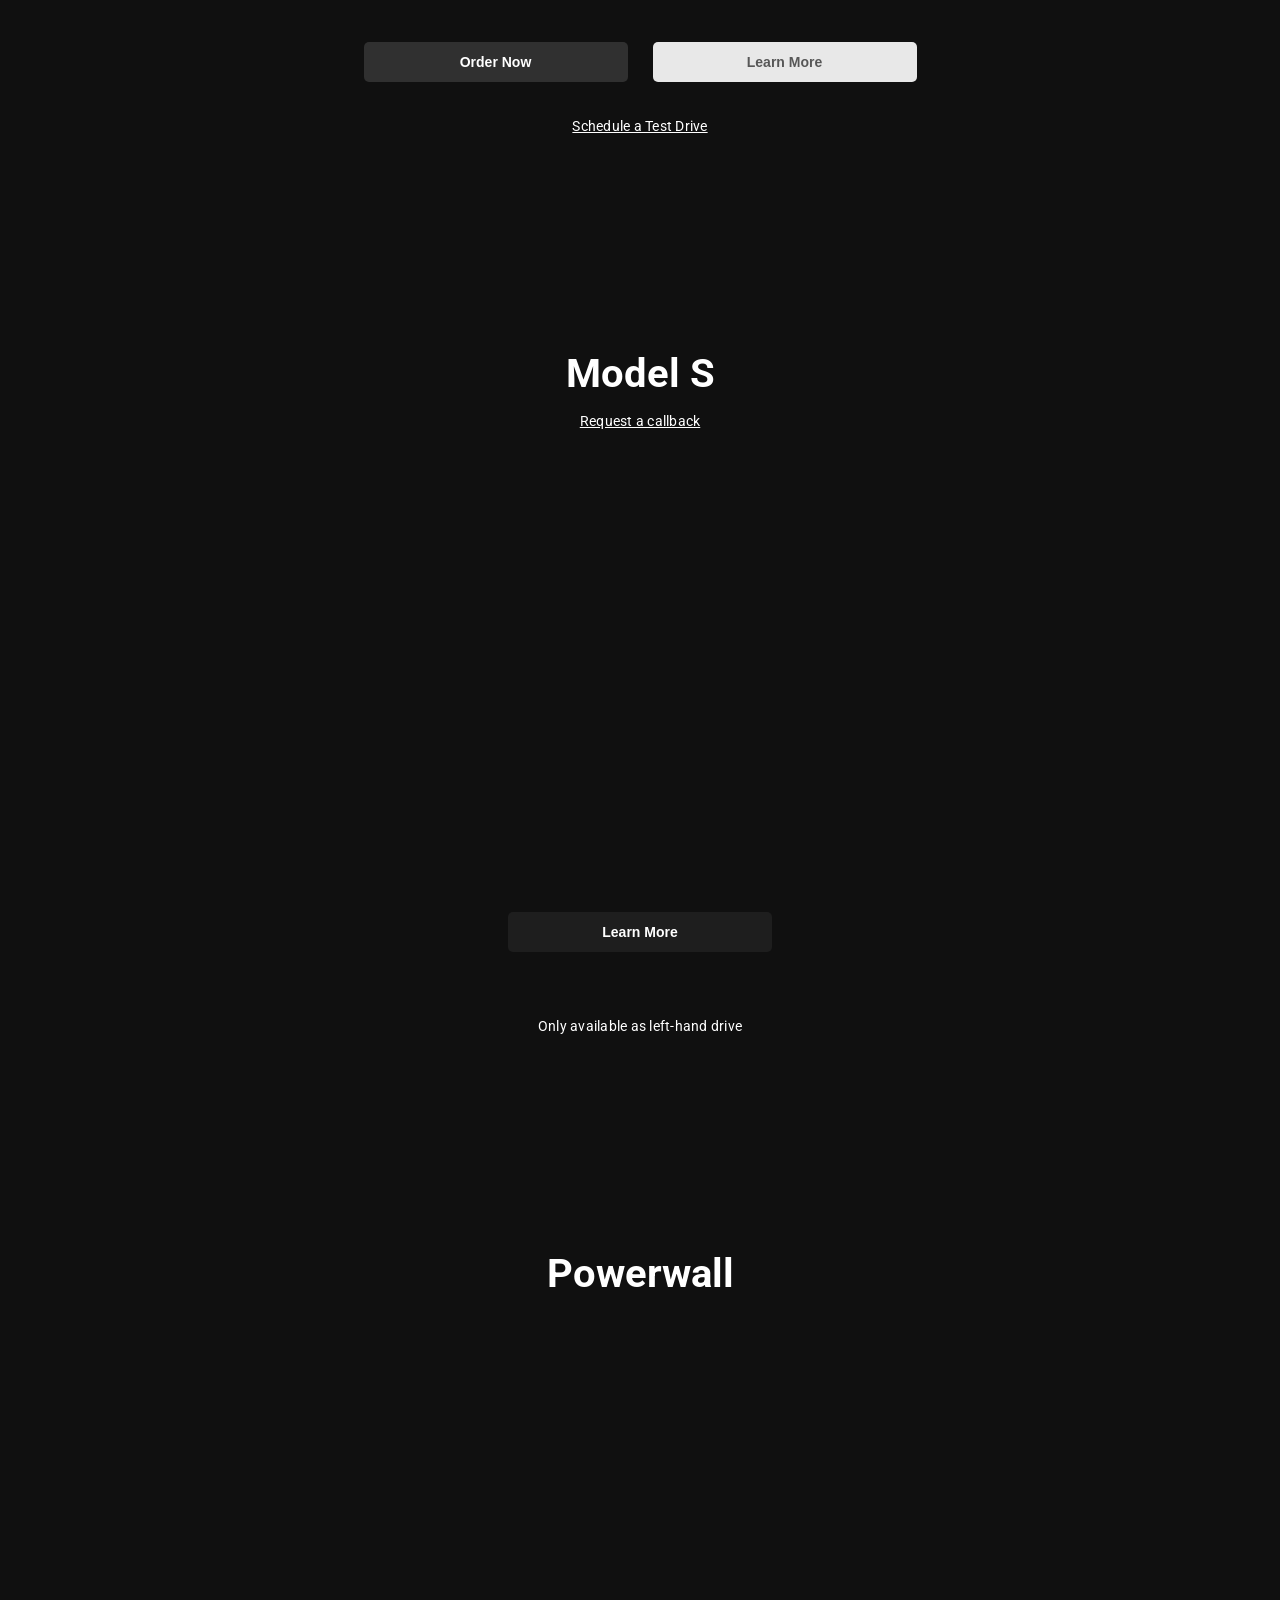
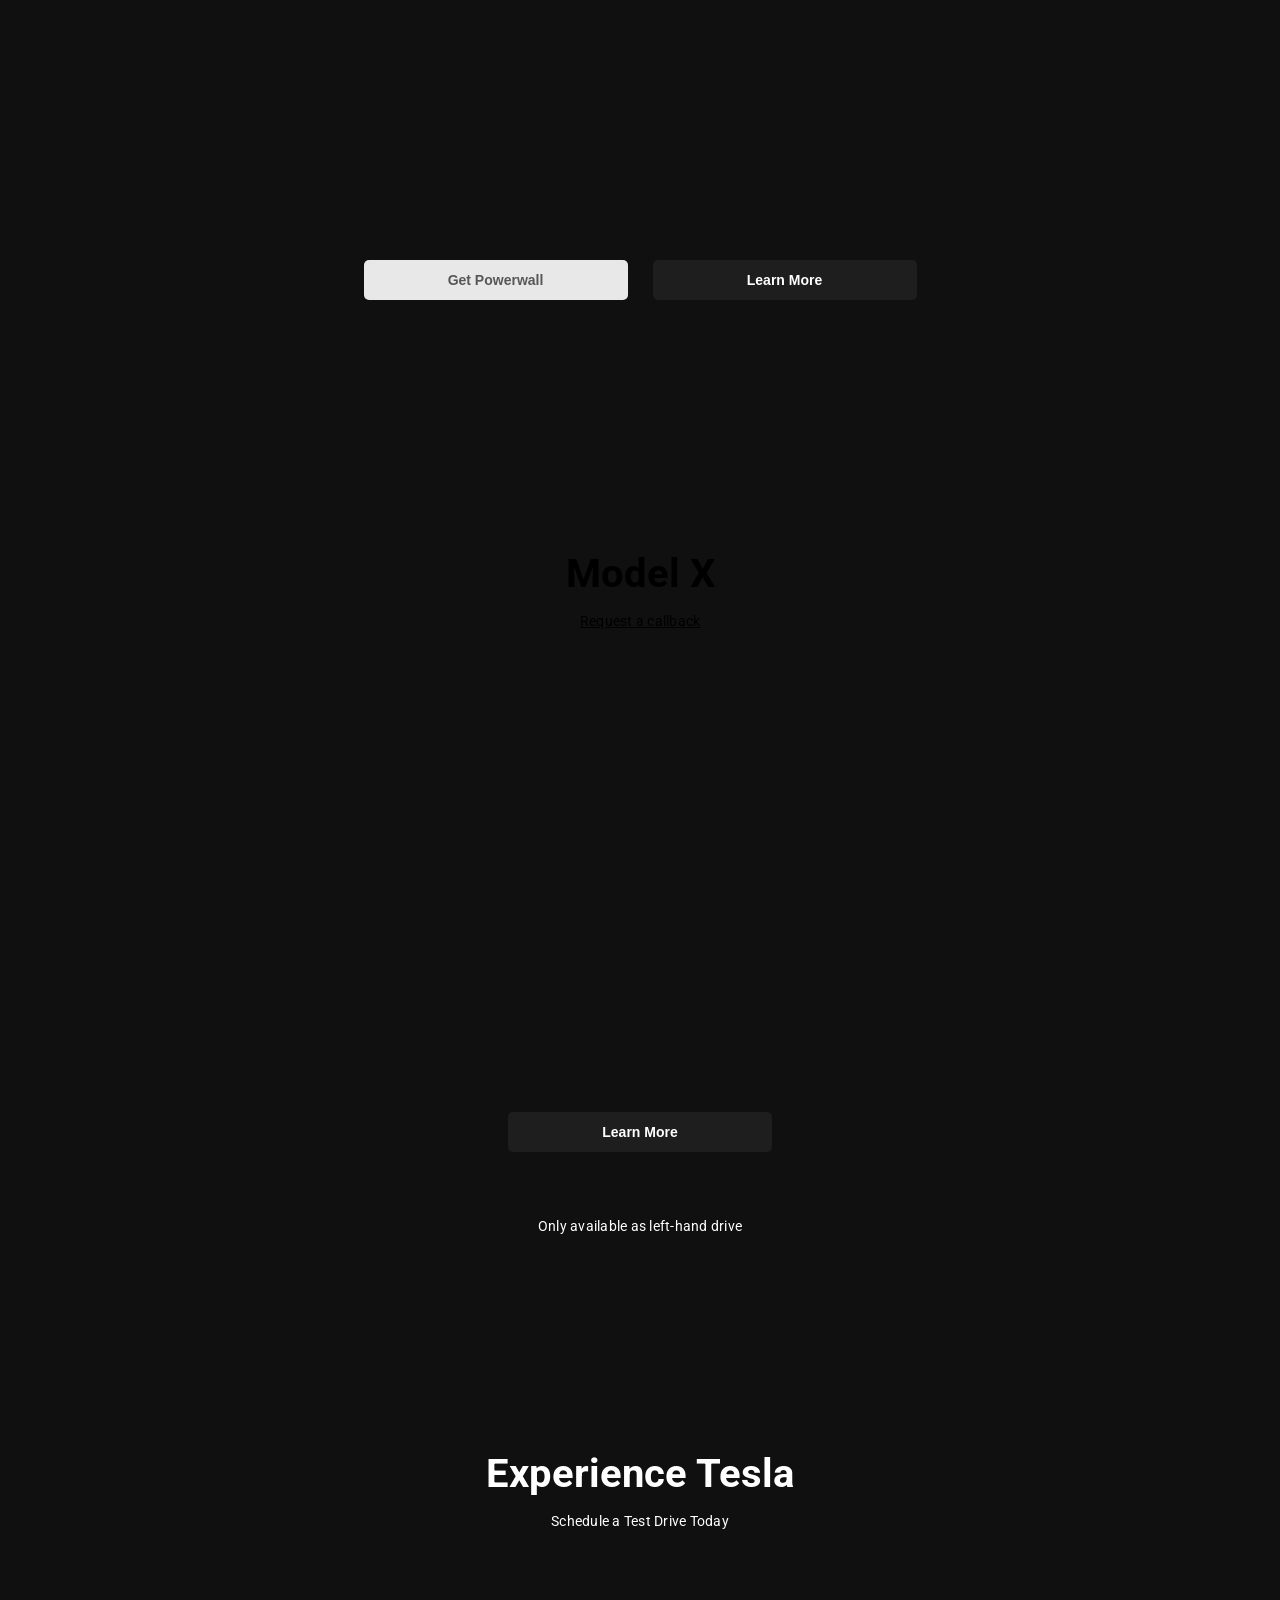
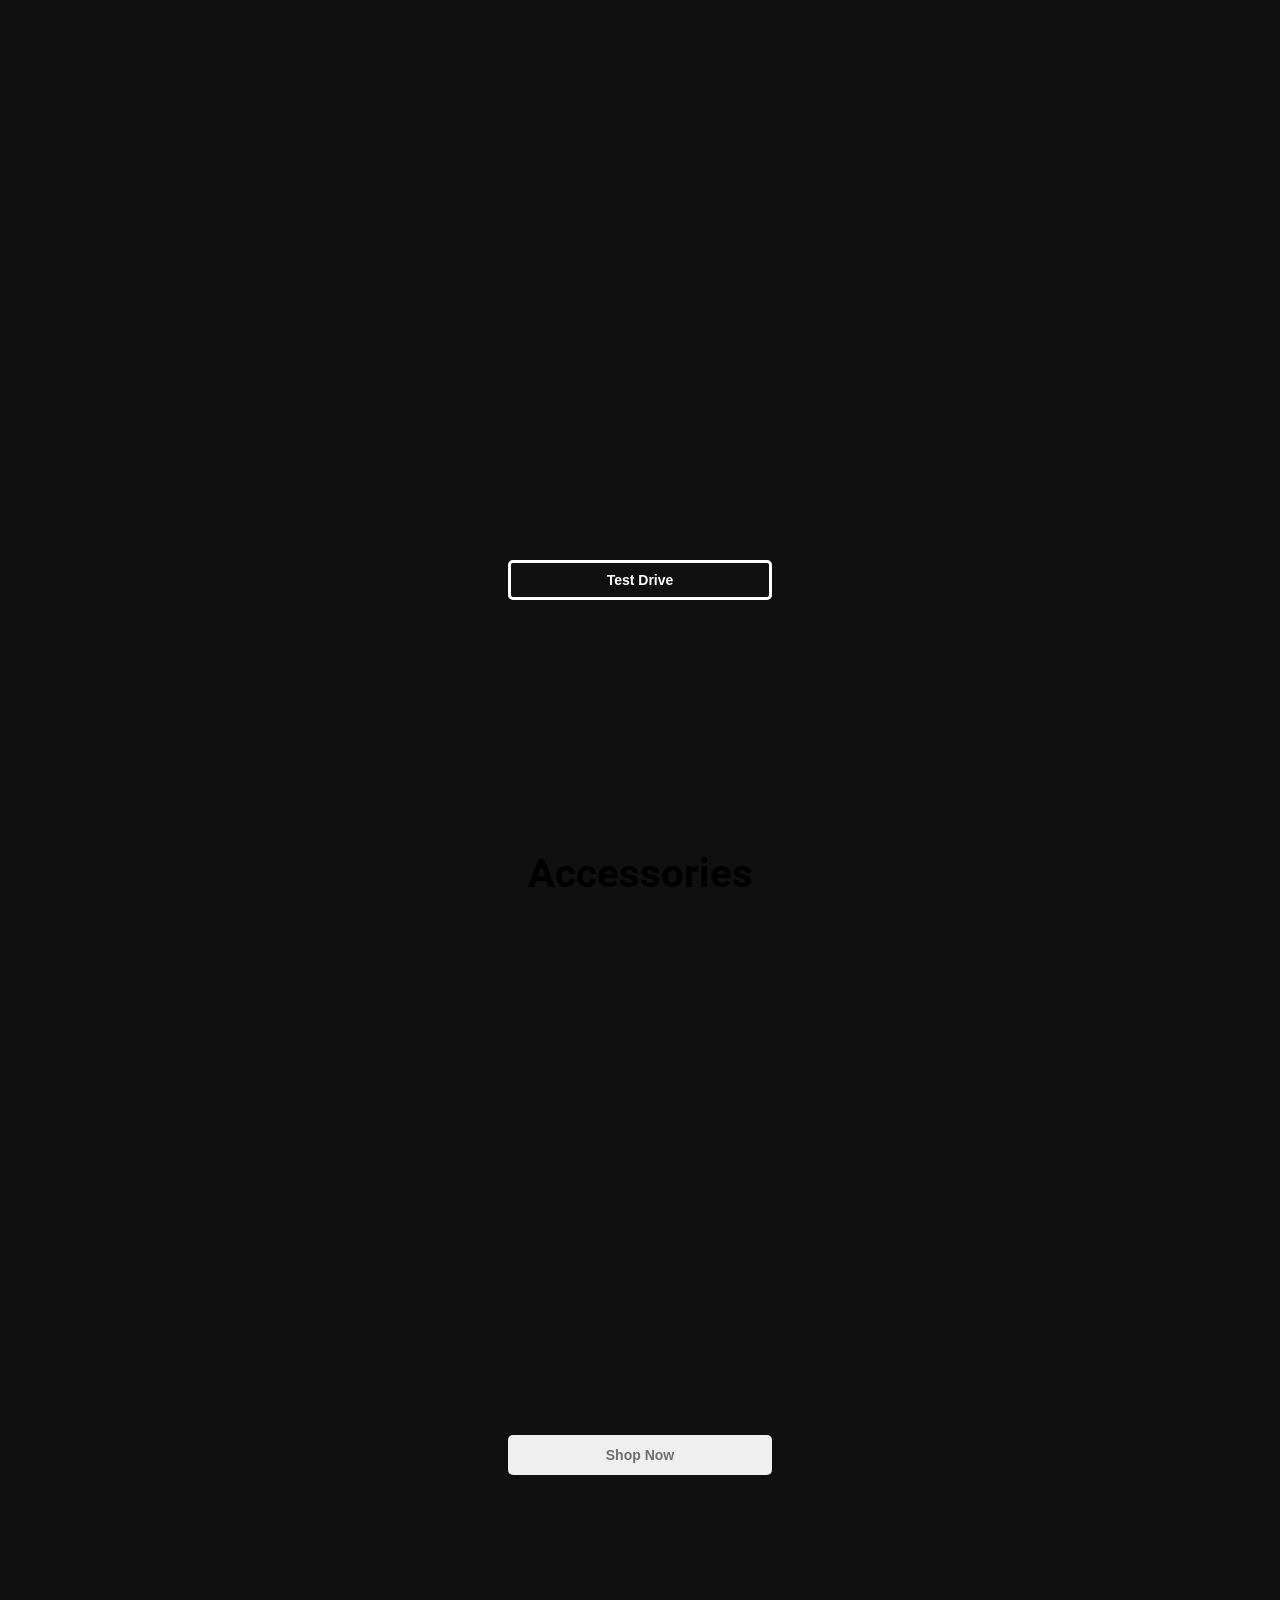
==== commit fd427658: "Website has been made to work for all screen sizes." ====
--- a/index.html
+++ b/index.html
@@ -2,6 +2,7 @@
     <html>
         <head>
             <title>Electric Cars, Solar & Clean Energy | Tesla United Kingdom</title>
+            <meta name="viewport" content="width=device-width, initial-scale=1">
             <link rel="stylesheet" href="index.css">
             <link rel="preconnect" href="https://fonts.googleapis.com">
             <link rel="preconnect" href="https://fonts.gstatic.com" crossorigin>
@@ -110,7 +111,7 @@
                                                 </div>
                                             </div>
                                             <div class="dropdownItems">
-                                                <img src="https://digitalassets.tesla.com/tesla-contents/image/upload/f_auto,q_auto/Mega-Menu-Charging-Home-Charging-Global.png" alt="">
+                                                <a href="homeCharging.html"><img src="https://digitalassets.tesla.com/tesla-contents/image/upload/f_auto,q_auto/Mega-Menu-Charging-Home-Charging-Global.png" alt=""></a>
                                                 <h2>Home Charging</h2>
                                                 <div class="itemLinks">
                                                     <p>Learn</p>
@@ -118,7 +119,7 @@
                                                 </div>                                               
                                               </div>
                                             <div class="dropdownItems">
-                                                <img src="https://digitalassets.tesla.com/tesla-contents/image/upload/f_auto,q_auto/Mega-Menu-Charging-Supercharging-EMEA.png" alt="">
+                                                <a href="supercharging.html"><img src="https://digitalassets.tesla.com/tesla-contents/image/upload/f_auto,q_auto/Mega-Menu-Charging-Supercharging-EMEA.png" alt=""></a>
                                                 <h2>Supercharging</h2>
                                                 <div class="itemLinks">
                                                     <p>Learn</p>
@@ -158,7 +159,7 @@
                                                     <li>Find a Body Shop</li>
                                                 </ul>
                                             </div>
-                                            <div class="dropdownItems">
+                                            <div class="dropdownItems" id="dropdownInfo">
                                                 <ul class="dropdownLinks">
                                                     <li class="dropdownDiscoverHeaders">Company</li>
                                                     <li>About</li>
@@ -211,11 +212,199 @@
                                     </svg>
                                 </li>
                             </div>
+                            <!--Dropdown menu for smaller screen sizes-->
+                            <div id="dropdownMenu">
+                                <li><button id="menuBtn">Menu</button></li>
+                                <div id="menuItems">
+                                    <button class="menuCloseBtn">x</button>
+                                    <h3 id="menuVehicles">Vehicles<span class="menuArrow">&#8594</span></h3>
+                                    <h3 id="menuEnergy">Energy<span class="menuArrow">&#8594</span></h3>
+                                    <h3 id="menuCharging">Charging<span class="menuArrow">&#8594</span></h3>
+                                    <h3 id="menuDiscover">Discover<span class="menuArrow">&#8594</span></h3>
+                                    <h3>Shop</h3>
+                                    <h3>Support</h3>
+                                    <h3>United Kingdom</h3>
+                                    <h3>Account</h3>
+                                </div>
+                            </div>
+                            <!--Vehicles-->
+                            <div id="menuDropdownVehiclesCont" class="menuDropdownItemsCont">
+                                <div id="dropdownHeader">
+                                    <h3 class="backBtn">&#8592</h3>
+                                    <h4>Vehicles</h4>
+                                    <button class="menuCloseBtn">x</button>
+                                </div>
+                                <div id="menuDropdownItems">
+                                    <div class="dropdownItems">                                            
+                                        <a href="model3Choose.html"><img src="https://digitalassets.tesla.com/tesla-contents/image/upload/f_auto,q_auto/Mega-Menu-Vehicles-Model-3-Performance-RHD.png" alt=""></a>
+                                        <div>
+                                            <h2>Model 3</h2>
+                                            <div class="itemLinks">
+                                                <p>Learn</p>
+                                                <p>Order</p>
+                                            </div>
+                                        </div>                                          
+                                    </div>
+                                    <div class="dropdownItems">
+                                        <a href="modelY.html"><img src="https://digitalassets.tesla.com/tesla-contents/image/upload/f_auto,q_auto/Mega-Menu-Vehicles-Model-Y.png" alt=""></a>
+                                        <div>
+                                            <h2>Model Y</h2>
+                                            <div class="itemLinks">
+                                                <p>Learn</p>
+                                                <p>Order</p>
+                                            </div> 
+                                        </div>
+                                      </div>
+                                    <div class="dropdownItems">
+                                        <a href="cybertruck.html"><img src="https://digitalassets.tesla.com/tesla-contents/image/upload/f_auto,q_auto/Mega-Menu-Vehicles-Cybertruck-1x.png" alt=""></a>
+                                        <div>
+                                            <h2>Cybertruck</h2>
+                                            <div class="itemLinks">
+                                                <p>Learn</p>
+                                            </div> 
+                                        </div>
+                                    </div>
+                                </div>
+                                <div class="dropdownLine" id="menuLine"></div>
+                                <div>
+                                    <ul class="dropdownLinks">
+                                        <li>Test Drive</li>
+                                        <li>Trade-in</li>
+                                        <li>Pre-Configured Vehicles</li>
+                                        <li>Certified Pre-Owned</li>
+                                        <li>Company Car</li>
+                                        <li>Model S</li>
+                                        <li>Model X</li>
+                                        <li>Roadster</li>
+                                        <li>Semi</li>
+                                    </ul>
+                                </div>
+                            </div>
+                            <!--Energy-->
+                            <div id="menuDropdownEnergyCont" class="menuDropdownItemsCont">
+                                <div id="dropdownHeader">
+                                    <h3 class="backBtn">&#8592</h3>
+                                    <h4>Energy</h4>
+                                    <button class="menuCloseBtn">x</button>
+                                </div>
+                                <div id="menuDropdownItems">
+                                    <div class="dropdownItems">                                            
+                                        <a href="powerwall.html"><img src="https://digitalassets.tesla.com/tesla-contents/image/upload/f_auto,q_auto/Mega-Menu-Energy-Powerwall-Global.png" alt=""></a>
+                                        <div>
+                                            <h2>Powerwall</h2>
+                                            <div class="itemLinks">
+                                                <p>Learn</p>
+                                            </div>
+                                        </div>                                          
+                                    </div>
+                                    <div class="dropdownItems">
+                                        <a href="megapack.html"><img src="https://digitalassets.tesla.com/tesla-contents/image/upload/f_auto,q_auto/Mega-Menu-Energy-Megapack.png" alt=""></a>
+                                        <div>
+                                            <h2>Megapack</h2>
+                                            <div class="itemLinks">
+                                                <p>Learn</p>
+                                            </div>
+                                        </div>
+                                      </div>
+                                    <div class="dropdownLine" id="menuLine"></div>
+                                    <div>
+                                        <ul class="dropdownLinks">
+                                            <li>Support</li>
+                                            <li>Partner with Tesla</li>
+                                            <li>Customer Stories</li>
+                                            <li>Utilities</li>
+                                            <li>Commercial</li>
+                                        </ul>
+                                    </div>
+                                </div>
+                            </div>
+                            <!--Charging-->
+                            <div id="menuDropdownChargingCont" class="menuDropdownItemsCont">
+                                <div id="dropdownHeader">
+                                    <h3 class="backBtn">&#8592</h3>
+                                    <h4>Charging</h4>
+                                    <button class="menuCloseBtn">x</button>
+                                </div>
+                                <div id="menuDropdownItems">
+                                    <div class="dropdownItems">                                            
+                                        <a href="charging.html"><img src="https://digitalassets.tesla.com/tesla-contents/image/upload/f_auto,q_auto/Mega-Menu-Charging-Charging-Global.png" alt=""></a>
+                                        <div>
+                                            <h2>Charging</h2>
+                                            <div class="itemLinks">
+                                                <p>Learn</p>
+                                            </div>
+                                        </div>                                         
+                                    </div>
+                                    <div class="dropdownItems">
+                                        <a href="homeCharging.html"><img src="https://digitalassets.tesla.com/tesla-contents/image/upload/f_auto,q_auto/Mega-Menu-Charging-Home-Charging-Global.png" alt=""></a>
+                                        <div>
+                                            <h2>Home Charging</h2>
+                                            <div class="itemLinks">
+                                                <p>Learn</p>
+                                                <p>Shop</p>
+                                            </div> 
+                                        </div>
+                                      </div>
+                                    <div class="dropdownItems">
+                                        <a href="supercharging.html"><img src="https://digitalassets.tesla.com/tesla-contents/image/upload/f_auto,q_auto/Mega-Menu-Charging-Supercharging-EMEA.png" alt=""></a>
+                                        <div>
+                                            <h2>Supercharging</h2>
+                                            <div class="itemLinks">
+                                                <p>Learn</p>
+                                                <p>Find</p>
+                                            </div> 
+                                        </div>
+                                    </div>
+                                    <div class="dropdownLine" id="menuLine"></div>
+                                    <div>
+                                        <ul class="dropdownLinks">
+                                            <li>Supercharger Voting</li>
+                                            <li>Host a Supercharger</li>
+                                            <li>Host Wall Connectors</li>
+                                        </ul>
+                                    </div>
+                                </div>
+                            </div>
+                            <!--Discover-->
+                            <div id="menuDropdownDiscoverCont" class="menuDropdownItemsCont">
+                                <div id="dropdownHeader">
+                                    <h3 class="backBtn">&#8592</h3>
+                                    <h4>Discover</h4>
+                                    <button class="menuCloseBtn">x</button>
+                                </div>
+                                <div id="menuDropdownItems">
+                                    <div class="dropdownItems">
+                                        <ul class="dropdownLinks">
+                                            <li class="dropdownDiscoverHeaders">Resources</li>
+                                            <li>Test Drives</li>
+                                            <li>Customer Stories</li>
+                                            <li>Events</li>
+                                            <li>Video Guides</li>
+                                        </ul>                                            
+                                    </div>
+                                    <div class="dropdownItems">
+                                        <ul class="dropdownLinks">
+                                            <li class="dropdownDiscoverHeaders">Location Services</li>
+                                            <li>Find Us</li>
+                                            <li>Find a Certified Installer</li>
+                                            <li>Find a Body Shop</li>
+                                        </ul>
+                                    </div>
+                                    <div class="dropdownItems" id="dropdownInfo">
+                                        <ul class="dropdownLinks">
+                                            <li class="dropdownDiscoverHeaders">Company</li>
+                                            <li>About</li>
+                                            <li>Careers</li>
+                                            <li>Investor Relations</li>
+                                        </ul>
+                                    </div>
+                                </div>
+                            </div>
                         </ul>
                     </nav>
-                    <div class="headerAndBtns">
+                    <div class="headerAndBtns" id="homeSection1Header">
                         <h1>Model Y</h1>
-                        <div class="section1and2Btns">
+                        <div class="section1and2Btns block">
                             <button id="orderBtn1">Order Now</button>
                             <button id="testBtn">Test Drive</button>
                         </div>
@@ -227,11 +416,13 @@
                     <h1>Model 3</h1>
                     <p>2% Company Car Tax. <span id="section2InfoLink">Learn More</span></p>
                 </div>
-                <div id="section2Btns" class="section1and2Btns">
-                    <button id="orderBtn2">Order Now</button>
-                    <button id="learnBtn">Learn More</button>
-                </div>
-                <p id="testDrivePara">Schedule a Test Drive</p>
+                <div id="section2BtnsCont">
+                    <div id="section2Btns" class="section1and2Btns block">
+                        <button id="orderBtn2">Order Now</button>
+                        <button id="learnBtn">Learn More</button>
+                    </div>
+                    <p id="testDrivePara">Schedule a Test Drive</p>
+                </div>
             </div>
             <!--Section 3 (Model S)-->
             <div id="homeSection3" class="sections">
@@ -239,16 +430,20 @@
                     <h1>Model S</h1>
                     <p>Request a callback</p>
                 </div>
-                <button class="learnBtn2">Learn More</button>
-                <p id="lefthdPara">Only available as left-hand drive</p>
+                <div class="block">
+                    <button class="learnBtn2">Learn More</button>
+                    <p id="lefthdPara">Only available as left-hand drive</p>
+                </div>
             </div>
             <!--Section 4 (Solar and Powerwall)-->
             <div id="homeSection4" class="sections">
                 <div id="section4Header">
-                    <h1>Solar and Powerwall</h1>
-                    <p>Power Everything</p>
-                </div>
-                <button class="learnBtn2">Learn More</button>
+                    <h1>Powerwall</h1>
+                </div>
+                <div class="powerwallBtns block">
+                    <button class="learnBtn" id="learnBtn">Get Powerwall</button>
+                    <button class="learnBtn2" id="learnMoreBtn">Learn More</button>
+                </div>
             </div>
             <!--Section 5 (Model X)-->
             <div id="homeSection5" class="sections">
@@ -256,8 +451,10 @@
                     <h1>Model X</h1>
                     <p>Request a callback</p>
                 </div>
-                <button class="learnBtn2">Learn More</button>
-                <p id="lefthdPara2">Only available as left-hand drive</p>
+                <div class="block">
+                    <button class="learnBtn2">Learn More</button>
+                    <p id="lefthdPara2">Only available as left-hand drive</p>
+                </div>
             </div>
             <!--Section 6 (Experience Tesla)-->
             <div id="homeSection6" class="sections">
@@ -267,17 +464,18 @@
                         <h1>Experience Tesla</h1>
                         <p>Schedule a Test Drive Today</p>
                     </div>
-                    <button id="testBtn2">Test Drive</button>
+                    <div class="block">
+                        <button id="testBtn2">Test Drive</button>
+                    </div>
                 </div>
             </div>
             <!--Section 7 (Accessories)-->
             <div id="homeSection7" class="sections">
                 <h1>Accessories</h1>
-                <button id="shopBtn">Shop Now</button>
-            </div>
-            <footer>
-
-            </footer>
+                <div class="block">
+                    <button id="shopBtn">Shop Now</button>
+                </div>
+            </div>
             <script type="text/javascript" src="http://code.jquery.com/jquery-3.7.1.min.js"></script>
             <script src="index.js"></script>
         </body>
--- a/index.css
+++ b/index.css
@@ -1,3 +1,7 @@
+html {
+    overflow-x: hidden;
+}
+
 body {
     font-family: 'Roboto', sans-serif;
     margin: 0px;
@@ -60,9 +64,19 @@
 
 .sections {
     background-size: cover;
-    background-position: 0px -100px;
+    background-repeat: no-repeat;
+    background-position: center center;
     height: 100vh;
+    width: 100vw;
+    max-width: 100%;
     text-align: center;
+}
+
+#homeSection1Header {
+    display: flex;
+    flex-direction: column;
+    justify-content: space-between;
+    height: 100%;
 }
 
 #homeSection1 {
@@ -86,7 +100,7 @@
 }
 
 .section1and2Btns {
-    margin-top: 600px;
+    margin-bottom: 225px;
     display: flex;
     justify-content: center;
     gap: 25px;
@@ -114,7 +128,9 @@
 
 #homeSection2 {
     background-image: url(https://digitalassets.tesla.com/tesla-contents/image/upload/f_auto,q_auto/Homepage-Model-3-Desktop-RHD-v2.jpg);
-    
+    display: flex;
+    flex-direction: column;
+    justify-content: space-between;
 }
 
 #section2InfoLink, #section3Header p, #section5Header p{
@@ -122,7 +138,11 @@
 }
 
 #section2Btns {
-    margin-top: 550px;
+    margin-bottom: 0px;
+}
+
+#section2BtnsCont {
+    margin-bottom: 50px;
 }
 
 #orderBtn2 {
@@ -132,7 +152,7 @@
 
 #learnBtn {
     color: rgb(87, 87, 87);
-    background-color: rgb(186, 186, 186);
+    background-color: rgb(232, 232, 232);
 }
 
 #testDrivePara {
@@ -145,37 +165,62 @@
 /*Section 3 (Model S)*/
 
 #homeSection3 {
-    background-image: url(https://digitalassets.tesla.com/tesla-contents/image/upload/f_auto,q_auto:best/Model-S-homepage-desktop);
+    background-image: url(https://digitalassets.tesla.com/tesla-contents/image/upload/f_auto,q_auto/Homepage-Model-S-Desktop-v2.jpg);
+    display: flex;
+    flex-direction: column;
+    justify-content: space-between;
+    color: white;
 }
 
 .learnBtn2 {
     color: white;
-    background-color: rgb(48, 48, 48);
-    margin-top: 525px;
+    background-color: rgb(30, 30, 30);
+}
+
+#learnMoreBtn {
+    margin-bottom: 100px;
 }
 
 #lefthdPara {
     padding-top: 50px;
-    color: rgb(53, 53, 53);
-}
-
-
-/*Section 4 (Solar and Powerwall)*/
+    margin-bottom: 64px;
+    color: white;
+}
+
+
+/*Section 4 (Powerwall)*/
 
 #homeSection4 {
-    background-image: url(https://digitalassets.tesla.com/tesla-contents/image/upload/f_auto,q_auto/Desktop_SolarPanels.jpg);
-    background-position: 0px -300px;
+    background-image: url(https://digitalassets.tesla.com/tesla-contents/image/upload/f_auto,q_auto/Homepage-Powerwall-01-Desktop.jpg);
+    display: flex;
+    flex-direction: column;
+    justify-content: space-between;
+    align-items: center;
+}
+
+#homeSection4 h1 {
+    color: white;
+}
+
+.powerwallBtns {
+    display: flex;
+    justify-content: center;
+    gap: 25px;
 }
 
 /*Section 5 (Model X)*/
 
 #homeSection5 {
-    background-image: url(https://digitalassets.tesla.com/tesla-contents/image/upload/f_auto,q_auto/Homepage-Model-X-Desktop.jpg);
+    background-image: url(https://digitalassets.tesla.com/tesla-contents/image/upload/f_auto,q_auto/Homepage-Model-X-Desktop-v2.jpg);
+    display: flex;
+    flex-direction: column;
+    justify-content: space-between;
 }
 
 #lefthdPara2 {
     color: white;
     padding-top: 50px;
+    margin-bottom: 64px;
 }
 
 /*Section 6 (Experience Tesla)*/
@@ -186,10 +231,16 @@
 
 video {
     position: relative;
+    height: 120vh;
 }
 
 #section6Content {
+    display: flex;
+    flex-direction: column;
+    justify-content: space-between;
+    align-items: center;
     position: absolute;
+    height: 100%;
     width: 100%;   
     top: 0px;
 }
@@ -203,7 +254,6 @@
     border: solid;
     border-color: white;
     color: white;
-    margin-top: 525px;
 }
 
 /*Section 7 (Accessories)*/
@@ -211,19 +261,15 @@
 #homeSection7 {
     background-image: url(https://digitalassets.tesla.com/tesla-contents/image/upload/f_auto,q_auto/Homepage-Accessories-Desktop-EMEA.jpg);
     margin-top: 100px;
+    display: flex;
+    flex-direction: column;
+    justify-content: space-between;
+    align-items: center;
 }
 
 #shopBtn {
-    margin-top: 575px;
     color: rgb(110, 110, 110);
-}
-
-/*Footer*/
-
-footer {
-    height: 75px;
-    background-color: black;
-    
+    margin-bottom: 125px;
 }
 
 /*Drop-down Menu*/
@@ -297,6 +343,10 @@
     margin-left: 50px;
 }
 
+#dropdownInfo {
+    margin-right: 175px;
+}
+
 .dropdownLinks li {
     padding: 7px;
     list-style-type: none;
@@ -321,11 +371,108 @@
     font-weight: normal;
 }
 
+/*Dropdown menu for smaller screen sizes*/
+
+#menuBtn {
+    width: 85px;
+    height: 30px;
+    margin-top: 15px;
+    margin-right: 35px;
+    padding-right: 5px;
+    padding-left: 5px;
+    background-color: rgba(89, 89, 89, 0.1);
+    cursor: pointer;
+}
+
+.menubtnWhite {
+    color: white;
+}
+
+#dropdownMenu {
+    position: absolute;
+    right: 0px;
+}
+
+#dropdownMenu li {
+    width: 75px;
+    height: 30px;
+}
+
+#menuItems {
+    text-align: left;
+    background-color: white;
+    width: 100vw;
+    height: 100vh;
+    padding-top: 100px;
+    display: none;
+    margin-top: -50px;
+}
+
+#menuItems h3 {
+    padding: 25px;
+    padding-left: 50px;
+    margin: 0px;
+}
+
+#menuItems h3:hover {
+    background-color: rgb(241, 241, 241);
+    cursor: pointer;
+}
+
+.menuCloseBtn {
+    width: 25px;
+    height: 25px;
+    float: right;
+    margin-top: -50px;
+    margin-right: 17px;
+    cursor: pointer;
+}
+
+.menuArrow {
+    float: right;
+}
+
+.menuDropdownItemsCont {
+    display: none;
+    height: 100vh;
+    width: 100vw;
+    background-color: white;
+    position: absolute;
+}
+
+#menuDropdownItems {
+    display: flex;
+}
+
+#menuLine {
+    width: 80vw;
+    height: 2px;
+}
+
+.menuDropdownItemsCont button {
+    float: none;
+    margin-top: 0px;
+}
+
+#dropdownHeader {
+    display: flex;
+    justify-content: space-between;
+    align-items: center;
+    margin-left: 25px;
+    margin-right: 25px;
+}
+
+.backBtn {
+    cursor: pointer;
+}
+
 /*------------------------------------------- Model 3 Choose Page -------------------------------------------*/
 
 #m3Choose {
     background-image: url(https://digitalassets.tesla.com/tesla-contents/image/upload/f_auto,q_auto/Model-3-Choose-Standard-Desktop-RHD.png);
     transition: 0.75s;
+    overflow: hidden;
+    height: 105vh;
 }
 
 #m3Choose .dropBtn {
@@ -355,11 +502,11 @@
 }
 
 #m3ChooseHeaderandBtns button {
-    margin: 7px;
-    margin-left: 0px;
-}
-
-#performancePara {
+    margin-top: 7px;
+    margin-bottom: 7px;
+}
+
+.performancePara {
     font-size: 14px;
     font-weight: bold;
     display: inline;
@@ -379,15 +526,17 @@
     background-color: rgb(38, 38, 38);
 }
 
-#downArrow {
+.downArrow {
     font-size: 20px;
     margin-right: 10px;
     display: inline;
 }
 
-#m3ChoosePerformanceCont {
+.m3ChoosePerformanceCont {
     padding-top: 15px;
+    padding-bottom: 15px;
     cursor: pointer;
+    width: 200px;
 }
 
 /*------------------------------------------- Model Y Page -------------------------------------------*/
@@ -403,6 +552,13 @@
     padding-top: 100px;
 }
 
+#mYheaderandBtns {
+    display: flex;
+    flex-direction: column;
+    justify-content: space-between;
+    height: 90vh;
+}
+
 #mYOrderBtn {
     background-color: rgb(66, 94, 255);
     color: white;
@@ -422,7 +578,6 @@
     display: flex;
     justify-content: center;
     color: white;
-    margin-top: 525px;
 }
 
 #mYInfoCont div {
@@ -465,7 +620,7 @@
 #modelYSection3 {
     background-color: black;
     color: white;
-    height: 1500px;
+    height: 2000px;
 }
 
 #modelYSection3 video {
@@ -500,6 +655,10 @@
     padding: 25px;
 }
 
+.mYAccidentDiv h2 {
+    margin-top: 16px;
+}
+
 #mYunderline {
     text-decoration: underline;
 }
@@ -540,6 +699,8 @@
 
 #modelYSection4 {
     position: relative;
+    width: 100%;
+    height: auto;
 }
 
 #modelYSection4 div {
@@ -552,6 +713,11 @@
     margin-top: 200px;
 }
 
+#modelYSection4 video {
+    width: 100%;
+    height: auto;
+}
+
 .underline {
     text-decoration: underline;
 }
@@ -565,10 +731,10 @@
 #modelYSection5 img {
     max-width: 1100px;
     max-height: 1100px;
-    width: auto;
+    width: 75%;
     height: auto;
-    border-radius: 10px;
-    margin-top: 250px;
+    border-radius: 5px;
+    margin-top: 100px;
 }
 
 #modelYSection5 button {
@@ -602,6 +768,10 @@
     margin-top: 100px;
     font-size: 12px;
     text-align: center;
+}
+
+#mYChargingInfo #mYChargingInfoBtns {
+    width: 100%;
 }
 
 /*Section 6*/
@@ -673,6 +843,14 @@
     background-image: url(https://digitalassets.tesla.com/tesla-contents/image/upload/f_auto,q_auto/Cybertruck-Main-Hero-Hedgehog-Desktop.png) !important;
 }
 
+#ctHeaderCont {
+    display: flex;
+    flex-direction: column;
+    justify-content: space-between;
+    align-items: center;
+    height: 80vh;
+}
+
 #ctHeaderandBtns {
     width: 100%;
     height: 600px;
@@ -680,7 +858,7 @@
 
 #ctHeaderandBtns div {
     width: 100%;
-    margin-top: 100px;
+    margin-top: 50px;
 }
 
 #ctHeaderandBtns button {
@@ -689,7 +867,6 @@
     border-top: solid gray;
     border-radius: 0px;
     width: 200px;
-    margin-top: 525px;
     height: 45px;
 }
 
@@ -709,6 +886,8 @@
     color: rgb(198, 198, 198);
     margin: 25px;
     padding: 10px;
+    width: 150px;
+    height: 75px;
     text-align: left;
     margin-bottom: 175px;
 }
@@ -810,13 +989,17 @@
 .ctResistance video {
     max-width: 1300px;
     max-height: 700px;
-    width: auto;
+    width: 100%;
     height: auto;
     margin-top: -100px;
 }
 
 #ctResistanceCont {
     padding-top: 225px;
+}
+
+.ctResistanceInfo2Hide {
+    display: none;
 }
 
 .ctResistance h2 {
@@ -848,7 +1031,6 @@
     text-align: right;
     width: 100%;
     margin-bottom: 35px;
-    
 } 
 
 #ctResistanceInfo2 h2 {
@@ -876,7 +1058,7 @@
     overflow: hidden;
 }
 
-/*Section5*/
+/*Section 5*/
 
 #ctSection5 {
     display: flex;
@@ -903,11 +1085,13 @@
 
 #pwHeaderandBtns {
     width: 100%;
-    height: 600px;
+    height: 95vh;
+    display: flex;
+    flex-direction: column;
+    justify-content: space-between;
 }
 
 #pwHeaderandBtns p {
-    margin-bottom: 625px;
     font-weight: bold;
 }
 
@@ -917,14 +1101,13 @@
 
 #getPwBtn {
     color: rgb(58, 58, 58);
-    margin-right: 10px;
+    margin-right: 20px;
 }
 
 #getUpdatesBtn {
     background-color: transparent;
     color: white;
     border: solid white;
-    margin-left: 10px;
 }
 
 /*Section2*/
@@ -965,10 +1148,13 @@
     height: auto;
     margin-top: -50px;
     transition: 1s;
+    border-radius: 5px;
 }
 
 #pwEnergyCont {
-    height: 500px;
+    max-height: 500px;
+    height: auto;
+    width: 100%;
     margin-top: 100px;
     overflow: hidden;
     border-radius: 5px;
@@ -1034,10 +1220,11 @@
     margin: 35px;
 }
 
-#mpHeaderInfo button {
+#mpContactBtn {
     background-color: transparent;
     border: solid black;
     width: 200px;
+    margin-top: 400px;
 }
 
 #mpHeaderInfo p {
@@ -1050,16 +1237,24 @@
     margin-bottom: 10px;
 }
 
-#mpHeaderInfoCont {
+#mpHeaderInfoCont1 {
     position: absolute;
     bottom: 0px;
     width: 100%;
+    z-index: -1;
+}
+
+#mpHeaderInfoCont2 {
+    display: flex;
+    justify-content: center;
+    align-items: center;
 }
 
 /*Section2*/
 
 #mpSection2 {
     background-color: white;
+    background-size: cover;
 }
 
 #mpSection2 img {
@@ -1090,6 +1285,14 @@
     height: 800px;
 }
 
+#mpInstall1 {
+    display: block;
+}
+
+#mpInstall2 {
+    display: none;
+}
+
 #mpInstallCont {
     margin-left: 20%;
     margin-right: 20%;
@@ -1192,7 +1395,7 @@
 }
 
 #chargeHeader {
-    padding-top: 125px;
+    padding-top: 200px;
     display: flex;
     justify-content: center;
     margin-bottom: 50px;
@@ -1206,17 +1409,19 @@
     display: flex;
     justify-content: center;
     margin-bottom: 50px;
+    margin-left: 20%;
+    margin-right: 20%;
 }
 
 #chargeInfo div {
     margin: 15px;
     text-align: left;
-    width: 20%;
+    width: 33.33%;
 }
 
 #chargeInfo img {
     max-width: 100%;
-    max-height: 350px;
+    max-height: 500px;
     width: auto;
     height: auto;
 }
@@ -1224,6 +1429,8 @@
 #startChargedCont {
     margin-left: 20%;
     margin-right: 20%;
+    padding-left: 15px;
+    padding-right: 15px;
 }
 
 #startChargedCont img {
@@ -1302,6 +1509,7 @@
     max-height: 1200px;
     width: auto;
     height: auto;
+    border-radius: 5px;
 }
 
 #chargeRouteCont {
@@ -1334,6 +1542,11 @@
 #mYTrips #chargeInfo3 {
     color: rgb(188, 188, 188);
 }
+
+#mYTrips #chargeInfo4 {
+    color: rgb(188, 188, 188);
+}
+
 
 /*Section5*/
 
@@ -1372,10 +1585,6 @@
     margin-top: 20px;
 }
 
-#warrantyInfo h2 {
-    margin: 0px;
-}
-
 #warrantyInfo p {
     margin-top: 5px;
     width: 80%;
@@ -1390,6 +1599,7 @@
 #warrantyInfo img {
     max-width: 50%;
     max-height: 1000px;
+    min-width: 450px;
     width: auto;
     height: auto;
     margin-right: 100px;
@@ -1424,3 +1634,957 @@
     margin-top: 20px;
 }
 
+
+
+/*------------------------------------------- Home Charging Page -------------------------------------------*/
+
+/*Section1*/
+
+.hChargeSection1 {
+    background-image: url(https://digitalassets.tesla.com/tesla-contents/image/upload/f_auto,q_auto:best/Wall-Connector-Hero-Desktop-EN_GB%5B43559%5D) !important; 
+    color: white;
+}
+
+.hChargeSection1 h1 {
+    padding-top: 100px;
+}
+
+#wallchargeInfo {
+    display: flex;
+    justify-content: center;
+    align-items: start;
+}
+
+#wallchargeInfo img {
+    width: 32px;
+    height: 32px;
+}
+
+#wallchargeInfo h2 {
+    height: 32px;
+    margin-bottom: 10px;
+}
+
+#wallchargeInfo p {
+    font-weight: bold;
+    margin-top: 10px;
+}
+
+#wallchargeInfo div {
+    width: 8%;
+    margin: 15px;
+}
+
+#wallchargeInfo button, #wallchargebtnCont2 button {
+    width: 200px;
+    background-color: transparent;
+    border: solid white;
+    color: white;
+}
+
+#wallchargeInfo #wallchargebtnCont {
+    width: 200px;
+}
+
+#wallchargebtnCont2 {
+    display: none;
+}
+
+#wallchargeInfo h2 {
+    margin-top: 0px;
+}
+
+#hChargeHeaderandBtns {
+    display: flex;
+    flex-direction: column;
+    justify-content: space-between;
+    height: 95vh;
+}
+
+/*Section2, 3, 4*/
+
+#hChargeSection2 {
+    background-color: white;
+    color: black;
+    display: flex;
+}
+
+.convenienceCont {
+    width: 400px;
+    display: flex;
+    flex-direction: column;
+    justify-content: space-between;
+    flex-shrink: 0;
+}
+
+.convenienceimgCont {
+    background-size: cover;
+    background-position: center center;
+    width: 80%;
+    height: 100%;
+    max-width: 100%;
+}
+
+#convenienceimg1 {
+    background-image: url(https://digitalassets.tesla.com/tesla-contents/image/upload/h_1800,w_2880,c_fit,f_auto,q_auto:best/HomeCharging-Convenience-Desktop-Global_001);
+}
+
+#convenienceimg2 {
+    background-image: url(https://digitalassets.tesla.com/tesla-contents/image/upload/h_1800,w_2880,c_fit,f_auto,q_auto:best/HomeCharging-Installation-Desktop-EMEA);
+}
+
+#convenienceimg3 {
+    background-image: url(https://digitalassets.tesla.com/tesla-contents/image/upload/h_1800,w_2880,c_fit,f_auto,q_auto:best/HomeCharging-CostofOwnership-Desktop-Global_001);
+}
+
+#convenienceimg4 {
+    background-image: url(https://digitalassets.tesla.com/tesla-contents/image/upload/h_1800,w_2800,c_fit,f_auto,q_auto:best/SuperchargerMap_EMEA_D);
+}
+
+#convenienceimg5 {
+    background-image: url(https://digitalassets.tesla.com/tesla-contents/image/upload/h_1620,w_2880,c_fit,f_auto,q_auto:best/Supercharger-Range-Hero-Desktop-NA);
+}
+
+#convenienceimg6 {
+    background-image: url(https://digitalassets.tesla.com/tesla-contents/image/upload/h_1800,w_2880,c_fit,f_auto,q_auto:best/Supercharger-Trip-Planner-Hero-Desktop-EMEA-LHD);
+}
+
+#convenienceCont1Hide {
+    display: none;
+    width: 100%;
+}
+
+#convenienceCont3Hide {
+    display: none;
+    width: 100%;
+}
+
+.convenienceInfo {
+    text-align: left;
+    padding: 50px;
+    transition: 1s;
+}
+
+.convenienceInfo h3 {
+    margin-top: 0px;
+}
+
+.convenienceInfo p {
+    margin: 0px;
+}
+
+#convenienceBtns {
+    padding: 50px;
+}
+
+.shopnowBtn {
+    margin-bottom: 20px;
+}
+
+#convenienceBtns button {
+    width: 100%;
+    border: solid black;
+    background-color: white;
+}
+
+.hidden {
+    opacity: 0;
+    transform: translateY(100%);
+}
+
+
+
+/*------------------------------------------- Supercharging Page -------------------------------------------*/
+
+/*Section1*/
+
+.sChargeSection1 {
+    background-image: none !important;
+    color: white;
+}
+
+.sChargeSection1 nav {
+    position: absolute;
+    width: 100%;
+    z-index: 1;
+}
+
+.sChargeSection1 video {
+    margin-top: -125px;
+}
+
+#sChargeHeaderCont {
+    position: absolute;
+    top: 0px;
+    width: 100%;
+    height: 100%;
+    text-align: center;
+}
+
+#sChargeHeader {
+    display: flex;
+    flex-direction: column;
+    justify-content: space-between;
+    height: 100%;
+}
+
+#sChargeInfo {
+    display: flex;
+    justify-content: center;
+    z-index: 2;
+}
+
+#sChargeInfo p {
+    font-weight: bold;
+}
+
+#sChargeInfo div {
+    padding: 25px;
+}
+
+/*Section3*/
+
+.sChargeSection3 {
+    height: 1250px;
+}
+
+#convenienceBtns #findusBtn {
+    width: 200px;
+}
+
+#convenienceBtns { 
+    text-align: left;
+}
+
+#sChargeTravel video {
+    max-width: 100%;
+    max-height: 800px;
+    width: auto;
+    height: auto;
+    padding-bottom: 25px;
+}
+
+.sChargeTravelCont {
+    width: 70%;
+    display: flex;
+    flex-direction: column;
+    align-items: center;
+}
+
+.sChargeTravelHeader {
+    padding-top: 75px;
+    display: flex;
+    text-align: left;
+    margin-left: 125px;
+    margin-bottom: 75px;
+    transition: 1s;
+}
+
+.sChargeTravelHeader p {
+    width: 50%;
+    margin-bottom: 0px;
+    margin-top: 0px;
+}
+
+.sChargeTravelHeader h2 {
+    margin-bottom: 0px;
+}
+
+.sChargeTravelHeader h3 {
+    margin-top: 0px;
+}
+
+.sChargeTravelHeader div {
+    margin-right: 125px;
+}
+
+.sChargeTravelInfoCont {
+    width: 65%;
+}
+
+.sChargeSpeedCont #sChargeSpeedImage {
+    max-width: 150%;
+    max-height: 100%;
+    margin-left: -100px;
+}
+
+.sChargeSpeedCont {
+    overflow: hidden;
+    position: relative;
+}
+
+.sChargeSpeedInfo {
+    display: flex;
+    justify-content: center;
+    align-items: end;
+    height: 100%;
+    width: 100%;
+    color: white;
+}
+
+.sChargeSpeedInfo div {
+    width: 300px;
+}
+
+.sChargeSpeedInfo p {
+    margin-bottom: 64px;
+}
+
+
+
+/*Media Queries*/
+
+@media only screen and (max-width:1600px) {
+
+    /*Model Y Page*/
+    #modelYSection3 video {
+        width: 50%;
+        height: auto;
+    }
+
+    .mYDivCont img {
+        width: 50%;
+        height: auto;
+    }
+
+    .mYDivCont {
+        margin-left: 10%;
+        margin-right: 10%;
+    }
+}
+
+@media only screen and (max-width:900px) {
+
+    /*Model 3 Choose Page*/
+    #m3ChooseHeaderandBtns {
+        height: 100%;
+        width: 100%;
+        display: flex;
+        flex-direction: column;
+        justify-content: space-between;
+        align-items: center;
+        margin: 0px;
+        padding: 0px;
+        text-align: center;
+    }
+
+    #m3ChooseHeaderandBtns h1 {
+        font-size: 40px;
+    }
+
+    #m3ChooseHeaderandBtns h2 {
+        font-size: 16px;
+    }
+
+    #m3Choose {
+        background-image: url(https://digitalassets.tesla.com/tesla-contents/image/upload/f_auto,q_auto/Model-3-Choose-Standard-Mobile-RHD.png);
+    }
+
+    #m3BtnsCont {
+        display: flex;
+        flex-direction: column;
+        align-items: center;
+        margin-bottom: 100px;
+    }
+
+    #m3ChoosePerformanceCont1 {
+        display: block;
+    }
+
+    #m3ChoosePerformanceCont2 {
+        display: none;
+    }
+
+    /*Model Y Page*/
+
+    .mYDivCont {
+        display: block;
+        margin-left: 1%;
+        margin-right: 1%;
+    }
+
+    #modelYSection2 {
+        background-image: url(https://digitalassets.tesla.com/tesla-contents/image/upload/f_auto,q_auto/Model-Y-Safety-Mobile.jpg);
+    }
+
+    #modelYSection6 {
+        background-image: url(https://digitalassets.tesla.com/tesla-contents/image/upload/f_auto,q_auto/Model-Y-Range-Mobile-RHD-v2.jpg);
+    }
+
+    #modelYSection2 div {
+        width: 80%;
+        margin-left: 5%;
+    }
+
+    #modelYSection3 video {
+        width: 90%;
+        max-width: 100%;
+    }
+
+    .mYDivCont img {
+        width: 90%;
+        max-width: 100%;
+    }
+
+    #modelYSection4 video {
+        width: auto;
+        height: 100vh;
+    }
+
+    #modelYSection6 div {
+        width: 80%;
+        margin-left: 5%;
+    }
+
+    #modelYSection5 img {
+        max-width: 200%;
+        max-height: 2000px;
+        width: 200%;
+        height: auto;
+        margin-left: -100%;
+        border-radius: 0px;
+    }
+
+    #mYChargingInfoImgCont {
+        overflow: hidden;
+        margin-left: 25px;
+        margin-right: 25px;
+    }
+
+    #tripImg {
+        width: 100%;
+    }
+
+    #mYTripCont {
+        width: 90%;
+    }
+
+    /*Cybertruck Page*/
+
+    #ctHeaderCont div {
+        scale: 1.5;
+    }
+
+    #ctSection2 {
+        background-image: url(https://digitalassets.tesla.com/tesla-contents/image/upload/f_auto,q_auto/Cybertruck-Second-Hero-Mobile.jpg);
+        background-position: 0px -300px;
+        flex-direction: column;
+        align-items: center;
+        justify-content: start;
+    }
+
+    #ctSection2 div {
+        margin-bottom: 0px;
+    }
+
+    #ctSection2 #ctInfo1 {
+        margin-top: 200px;
+    }
+
+    #ctSection3 {
+        margin-left: 1%;
+        margin-right: 1%;
+    }
+
+    #ctBuiltForCont {
+        margin-left: 5%;
+        margin-right: 5%;
+    }
+
+    #ctBuiltForCont video {
+        max-width: 100%;
+        max-height: 1000px;
+        width: 100%;
+        height: auto;
+        margin-top: 100px;
+    }
+
+    #ctBuiltForInfo {
+        display: block;
+    }
+
+    #ctBuiltForInfo div {
+        display: none;
+    }
+
+    #ctBuiltForInfo h3 {
+        width: 300px;
+        text-align: left;
+        margin-left: 25px;
+    }
+
+    #ctBuiltForInfo h2 {   
+        text-align: left;
+        margin-left: 25px;
+        padding-top: 0px;
+    }
+
+    #ctBuiltForInfo p {
+        padding-top: 0px;
+    }
+
+    .ctResistance {
+        display: block;
+    }
+
+    .ctResistance video {
+        width: 100%;
+    }
+
+    .ctResistanceVidCont {
+        width: 100%;
+    }
+
+    #ctResistanceCont {
+        padding-top: 0px;
+    }
+
+    #ctSection4 {
+        height: 1800px;
+    }
+
+    #ctResistanceInfo1, #ctResistanceInfo2 {
+        width: 100%;
+    }
+
+    #ctResistanceInfo1 {
+        margin-left: 0px;
+    }
+
+    #ctResistanceCont {
+        margin-bottom: 250px;
+    }
+
+    #ctResistanceInfo2Cont {
+        width: 100%;
+        display: none;
+    }
+
+    #ctResistanceMerge .ctResistanceInfo2Hide {
+        display: block;
+        text-align: left;
+    }
+
+    /*Powerwall Page*/
+    
+    #pwSection2 {
+        background-image: url(https://digitalassets.tesla.com/tesla-contents/image/upload/f_auto,q_auto/power-your-home-mobile.png);
+        background-position: 0px -150px;
+    }
+
+    #pwSection4 {
+        background-image: url(https://digitalassets.tesla.com/tesla-contents/image/upload/f_auto,q_auto/storms-happen-mobile);
+    }
+
+    #pwSection2 {
+        display: block ;
+    }
+
+    #pwSection2 div {
+        text-align: left;
+        padding-top: 50px;
+        margin-top: 0px;
+        margin-left: 5%;
+        width: 80%;
+    }
+
+    #pwSection4 div {
+        margin-left: 5%;
+        width: 80%;
+    }
+
+    /*Megapack Page*/ 
+
+    #mpSection3 {
+        display: block;
+    }
+
+    #mpSection3 div {
+        width: 80%;
+        margin-left: 5%;
+        padding-top: 50px;
+        text-align: left;
+    }
+
+    #mpSection5 div {
+        width: 80%;
+        margin-left: 5%;
+    }
+
+    #mpInstall1 {
+        display: none;
+    }
+
+    #mpInstall2 {
+        display: block;
+    }
+
+    #mpSection4 video {
+        margin: 0px;
+        border-radius: 0px;
+    }
+
+    #mpInstallCont {
+        display: block;
+        margin: 0px;
+        padding-top: 100px;
+    }
+
+    #mpInstallCont div {
+        width: 90%;
+        margin-left: 5%;
+    }
+
+    /*Charging Page*/
+
+    #chargeHeader div {
+        width: 80%;
+    }
+
+    #chargeSection3 {
+        background-image: url(https://digitalassets.tesla.com/tesla-contents/image/upload/f_auto,q_auto/Charging-Largest-Network-Mobile.jpg);
+    }
+
+    #chargeSection5 {
+        background-image: url(https://digitalassets.tesla.com/tesla-contents/image/upload/f_auto,q_auto/Charging-Less-Than-Gas-Mobile-EMEA-APAC.jpg);
+    }
+
+    #chargeInfo {
+        padding-left: 3%;
+        padding-right: 3%;
+        margin-left: 0px;
+        margin-right: 0px;
+    }
+
+    #startChargedCont {
+        padding-left: 3%;
+        padding-right: 3%;
+        margin-left: 15px;
+        margin-right: 15px;
+    }
+
+    #chargeInfo div {
+        width: 33.33%;
+    }
+
+    #startChargedCont img {
+        width: 100%;
+    }
+
+    #chargeSection2 {
+        height: 1500px;
+    }
+
+    /*Home Charging Page*/
+
+    .hChargeSection1 {
+        background-image: url(https://digitalassets.tesla.com/tesla-contents/image/upload/f_auto,q_auto:best/Wall-Connector-Hero-Mobile-EN_GB%5B43558%5D) !important;
+    }
+
+    #wallchargebtnCont {
+        display: none;
+    }
+
+    #wallchargebtnCont2 {
+        display: block;
+    }
+
+    #wallchargeInfo div {
+        width: 17%;
+    }
+
+    #wallchargebtnCont2 button {
+        width: 325px;
+    }
+
+    #convenienceCont1, #convenienceCont3 {
+        display: none;
+    }
+
+    #convenienceCont1Hide {
+        display: block;
+    }
+
+    #hChargeSection2 {
+        display: block;
+    }
+
+    #convenienceCont2 {
+        width: 100%;
+    }
+
+    #convenienceCont3Hide {
+        display: block;
+    }
+
+    #convenienceBtns {
+        padding-top: 0px;
+        padding-bottom: 0px;
+    }
+
+    .convenienceimgCont {
+        width: 100%;
+        height: 60%;
+    }
+
+    /*Supercharging Page*/
+
+    .sChargeTravelHeader {
+        display: block;
+        margin-left: 50px;
+    }
+
+    .sChargeTravelHeader h2 {
+        margin-bottom: 20px;
+    }
+
+    .convenienceInfo {
+        padding-bottom: 30px;
+    }
+
+    /*Dropdown menu for smaller screen sizes*/
+
+    #info {
+        display: none;
+    }
+
+    #icons {
+        display: none;
+    }
+
+    #menuBtn {
+        display: block;
+    }
+
+    #menuDropdownItems {
+        display: block;
+    }
+
+    .dropdownItems {
+        display: flex;
+        justify-content: center;
+        align-items: center;
+        padding-left: 0px;
+    }
+
+    #menuDropdownDiscoverCont .dropdownItems {
+        margin: 0px;
+        padding-left: 18px;
+    }
+
+    #menuDropdownDiscoverCont .dropdownLinks {
+        margin: 0px;
+        padding: 0px;
+        width: 100%;
+    }
+  }
+
+  @media only screen and (max-width:600px) {
+    
+    /*Home Page*/
+
+    .block {
+        display: block;
+        width: 100%;
+    }
+
+    .block button {
+        width: 90%; 
+        margin-bottom: 20px;
+    }
+
+    #homeSection1 {
+        background-image: url(https://digitalassets.tesla.com/tesla-contents/image/upload/f_auto,q_auto/Homepage-Model-Y-Mobile-Global.jpg);
+    }
+
+    #homeSection2 {
+        background-image: url(https://digitalassets.tesla.com/tesla-contents/image/upload/f_auto,q_auto/Homepage-Model-3-Mobile-RHD-v2.jpg);
+    }
+
+    #homeSection3 {
+        background-image: url(https://digitalassets.tesla.com/tesla-contents/image/upload/f_auto,q_auto/Homepage-Model-S-Mobile-v2.jpg);
+    }
+
+    #homeSection4 {
+        background-image: url(https://digitalassets.tesla.com/tesla-contents/image/upload/f_auto,q_auto/Homepage-Powerwall-3-Mobile-ROW.png);
+    }
+
+    #homeSection5 {
+        background-image: url(https://digitalassets.tesla.com/tesla-contents/image/upload/f_auto,q_auto/Homepage-Model-X-Mobile-v2.jpg);
+    }
+
+    #homeSection6 {
+        background-image: url(https://digitalassets.tesla.com/tesla-contents/image/upload/f_auto,q_auto/Homepage-Accessories-Mobile-EMEA.jpg );
+    }
+
+    /*Model 3 Choose Page*/
+
+    #m3ChooseBtns, #m3BtnsCont {
+        width: 100%;
+    }
+
+    /*Model Y Page*/
+
+    #mYTrips {
+        display: block;
+        padding-bottom: 100px;
+    }
+
+    #modelYSection1 {
+        background-image: url(https://digitalassets.tesla.com/tesla-contents/image/upload/f_auto,q_auto/New-Model-Y-Main-Hero-Mobile-LHD.jpg);
+    }
+
+    /*Cybertruck Page*/
+
+    .ctSection1 {
+        background-image: url(https://digitalassets.tesla.com/tesla-contents/image/upload/f_auto,q_auto/Cybertruck-Main-Hero-Hedgehog-Mobile.jpg) !important;
+    }
+
+    #ctSection2 {
+        background-position: 0px 0px;
+    }
+
+    /*Powerwall Page*/
+    
+    #getPwBtn {
+        margin-right: 0px;
+        margin-bottom: 20px;
+        width: 90%;
+    }
+
+    #getUpdatesBtn {
+        width: 90%;
+    }
+
+    /*Megapack Page*/
+
+    #mpHeaderInfoCont2 {
+        display: block;
+    }
+
+    #mpContactBtn {
+        margin-top: 0px;
+        margin-bottom: 50px;
+    }
+
+    /*Charging Page*/
+
+    #chargeSection3 {
+        display: flex;
+        justify-content: center;
+    }
+
+    #startChargedCont {
+        padding: 0px;
+        margin: 0px;
+    }
+
+    #startCharged {
+        padding-left: 3%;
+        padding-right: 3%;
+        margin-left: 15px;
+        margin-right: 15px;
+    }
+
+    #freedomCont {
+        width: 90%;
+        margin: 0px;
+    }
+
+    #chargeFindBtn {
+        width: 100%;
+        margin-right: 0px;
+    }
+
+    #chargeLearnBtn {
+        width: 100%;
+        margin-right: 0px;
+    }
+
+    #freedomCont p {
+        width: 100%;
+    }
+
+    #chargeInfo {
+        display: block;
+    }
+
+    #chargeInfo div {
+        width: 95%;
+    }
+
+    #chargeInfo img {
+        width: 100%;
+    }
+
+    #chargeSection2 {
+        height: 2500px;
+    }
+
+    #warrantyInfo {
+        display: block;
+        width: 100%;
+    }
+
+    #warrantyInfo img {
+        width: 100%;
+        max-width: 100%;
+        margin-right: 0px;
+    }
+
+    #batteryCont {
+        margin-left: 0px;
+        margin-right: 0px;
+    }
+
+    #reduceCostInfo {
+        margin-left: 5%;
+        margin-right: 5%;
+    }
+
+    #reduceCostInfo p, #reduceCostInfo button {
+        width: 100%;
+    }
+
+    #warrantyInfo div {
+        margin-left: 5%;
+        margin-right: 5%;
+        margin-top: 25px;
+    }
+
+    #chargeSection8 button {
+        width: 93%;
+    }
+
+    #chargeSection6 {
+        height: 950px;
+    }
+
+    /*Homecharging Page*/
+
+    #hChargeSection2 {
+        height: 1200px;
+    }
+
+    /*Supercharging Page*/
+
+    #convenienceBtns #findusBtn {
+        width: 100%;
+    }
+  }
+
+  @media only screen and (min-width:900px) {
+
+    /*Model 3 Choose Page*/
+    #m3ChoosePerformanceCont2 {
+        display: block;
+    }
+
+    #m3ChoosePerformanceCont1 {
+        display: none;
+    }
+
+    #menuBtn {
+        display: none;
+    }
+  }
